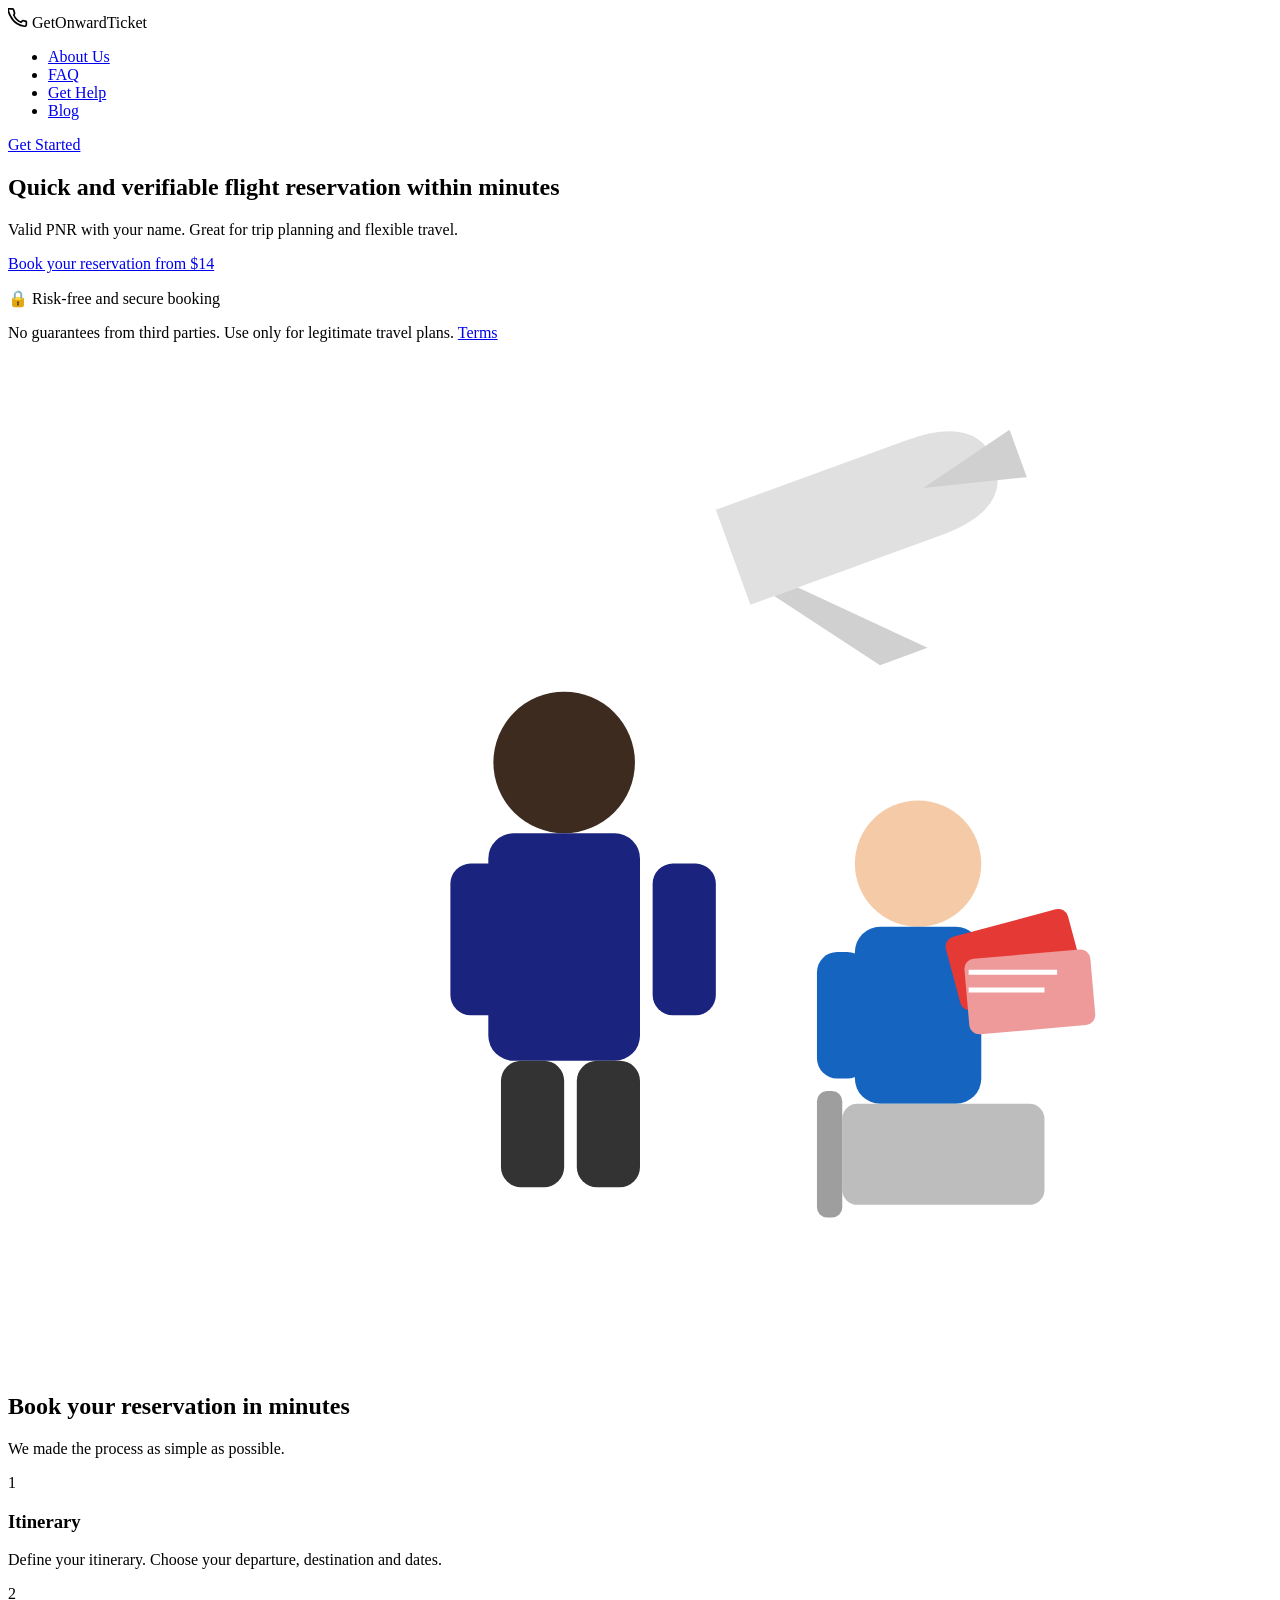
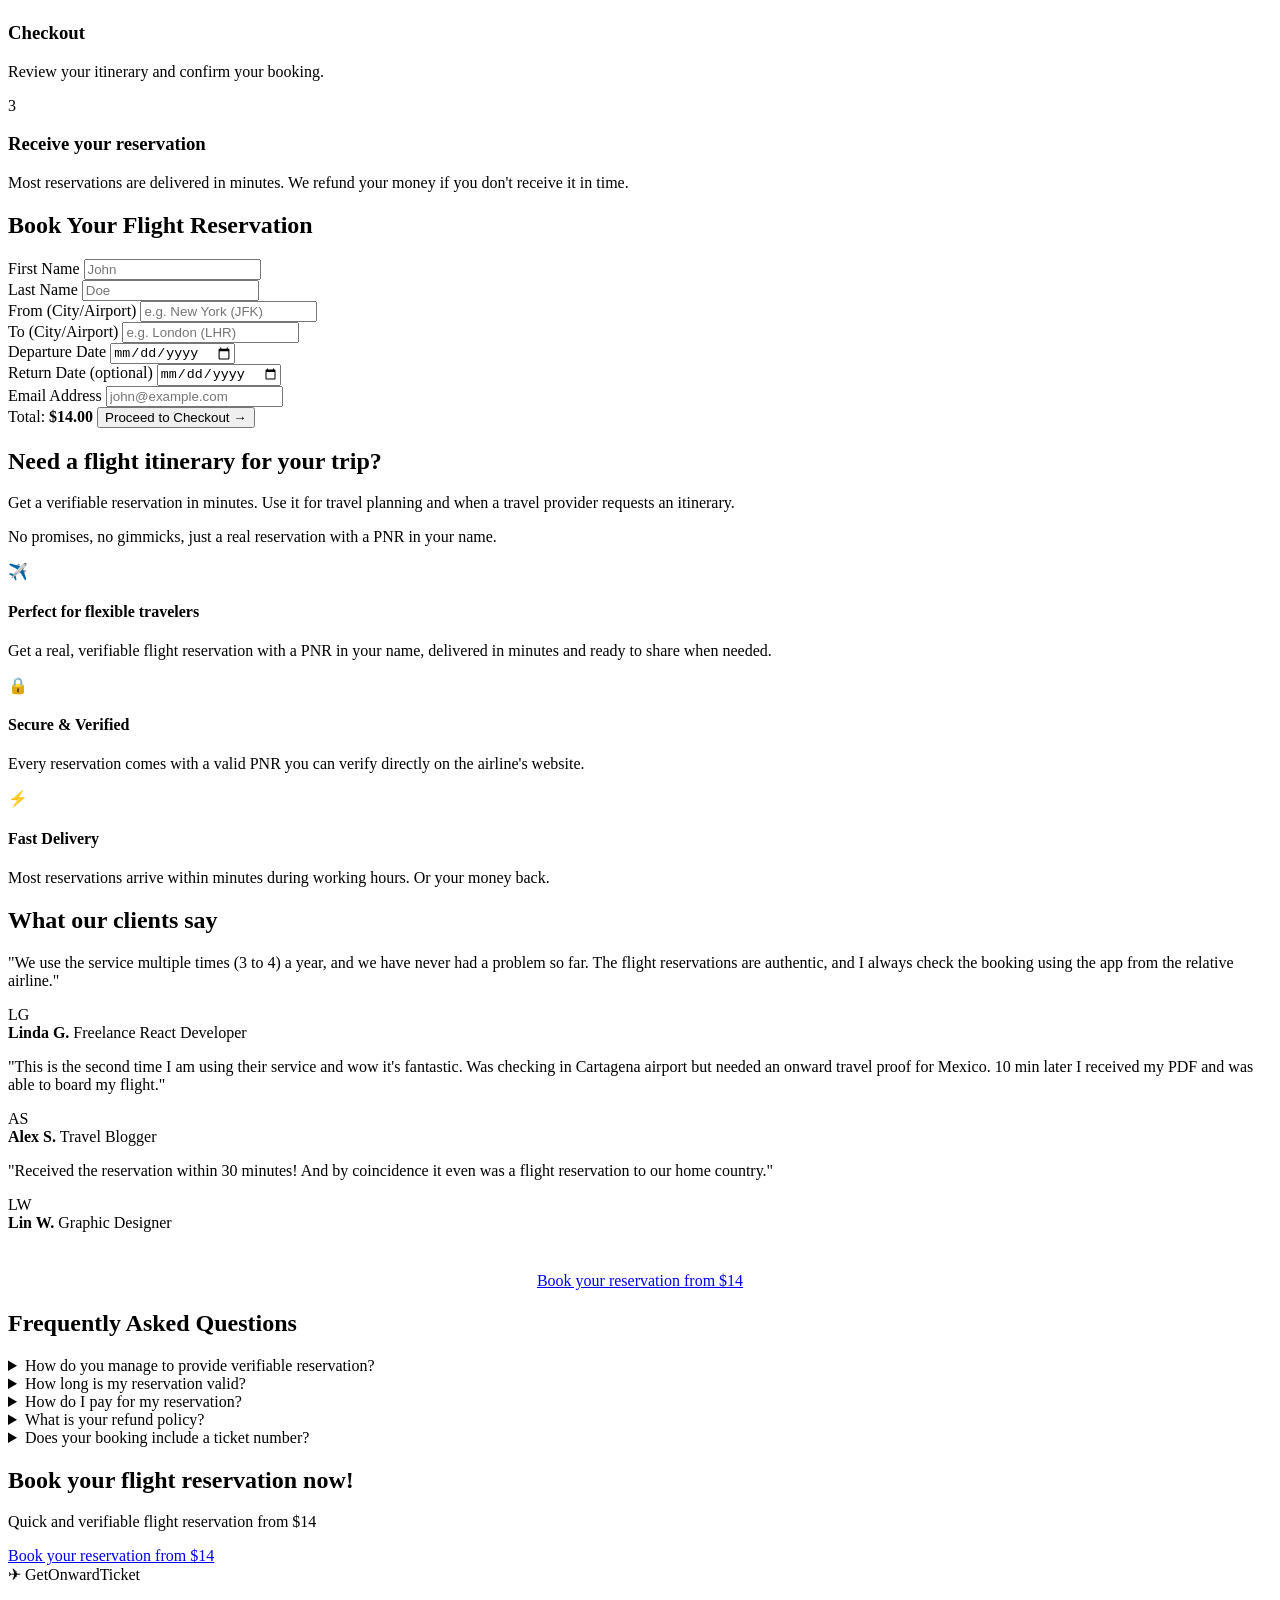
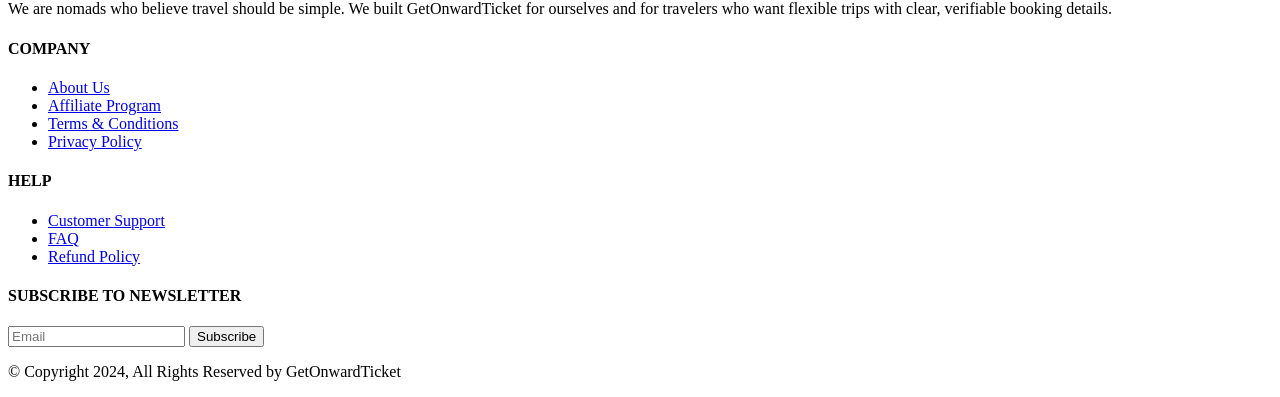
==== index.html @ 0eb7a3c1 "Add index.html" ====
<!DOCTYPE html>
<html lang="en">
<head>
  <meta charset="UTF-8" />
  <meta name="viewport" content="width=device-width, initial-scale=1.0"/>
  <title>GetOnwardTicket – Quick & Verifiable Flight Reservations</title>
  <link rel="stylesheet" href="style.css" />
</head>
<body>

  <!-- NAVBAR -->
  <nav class="navbar">
    <div class="nav-inner">
      <div class="logo">
        <svg width="20" height="20" viewBox="0 0 24 24" fill="none" stroke="currentColor" stroke-width="2"><path d="M22 16.92v3a2 2 0 01-2.18 2 19.79 19.79 0 01-8.63-3.07A19.5 19.5 0 013.07 9.81a19.79 19.79 0 01-3.07-8.67A2 2 0 012 1h3a2 2 0 012 1.72c.127.96.361 1.903.7 2.81a2 2 0 01-.45 2.11L6.91 8.37A16 16 0 0015.63 17.1l1.27-1.27a2 2 0 012.11-.45c.907.339 1.85.573 2.81.7A2 2 0 0122 16.92z"/></svg>
        GetOnwardTicket
      </div>
      <ul class="nav-links">
        <li><a href="#about">About Us</a></li>
        <li><a href="#faq">FAQ</a></li>
        <li><a href="#contact">Get Help</a></li>
        <li><a href="#">Blog</a></li>
      </ul>
      <a href="#booking" class="btn-dark">Get Started</a>
    </div>
  </nav>

  <!-- HERO -->
  <section class="hero">
    <div class="hero-left">
      <h1>Quick and <span class="highlight">verifiable</span> flight reservation within minutes</h1>
      <p>Valid PNR with your name. Great for trip planning and flexible travel.</p>
      <a href="#booking" class="btn-dark">Book your reservation from $14</a>
      <p class="secure-note">🔒 Risk-free and secure booking</p>
      <p class="disclaimer">No guarantees from third parties. Use only for legitimate travel plans. <a href="#">Terms</a></p>
    </div>
    <div class="hero-right">
      <svg viewBox="0 0 500 400" xmlns="http://www.w3.org/2000/svg" class="hero-svg">
        <!-- Airplane -->
        <g transform="translate(280,60) rotate(-20)">
          <path d="M0,0 L80,0 Q110,0 110,20 Q110,40 80,40 L0,40 Z" fill="#e0e0e0"/>
          <path d="M20,40 L60,80 L40,80 L10,40 Z" fill="#d0d0d0"/>
          <path d="M80,20 L120,10 L120,30 L80,20 Z" fill="#d0d0d0"/>
        </g>
        <!-- Person 1 (standing) -->
        <circle cx="220" cy="160" r="28" fill="#3d2b1f"/>
        <rect x="190" y="188" width="60" height="90" rx="10" fill="#1a237e"/>
        <rect x="175" y="200" width="25" height="60" rx="8" fill="#1a237e"/>
        <rect x="255" y="200" width="25" height="60" rx="8" fill="#1a237e"/>
        <rect x="195" y="278" width="25" height="50" rx="8" fill="#333"/>
        <rect x="225" y="278" width="25" height="50" rx="8" fill="#333"/>
        <!-- Person 2 (sitting) -->
        <circle cx="360" cy="200" r="25" fill="#f5cba7"/>
        <rect x="335" y="225" width="50" height="70" rx="10" fill="#1565c0"/>
        <rect x="320" y="235" width="20" height="50" rx="8" fill="#1565c0"/>
        <!-- Tickets -->
        <rect x="370" y="230" width="50" height="30" rx="4" fill="#e53935" transform="rotate(-15,370,230)"/>
        <rect x="378" y="238" width="50" height="30" rx="4" fill="#ef9a9a" transform="rotate(-5,378,238)"/>
        <line x1="380" y1="243" x2="415" y2="243" stroke="white" stroke-width="2"/>
        <line x1="380" y1="250" x2="410" y2="250" stroke="white" stroke-width="2"/>
        <!-- Seat/cube -->
        <rect x="330" y="295" width="80" height="40" rx="6" fill="#bdbdbd"/>
        <rect x="320" y="290" width="10" height="50" rx="4" fill="#9e9e9e"/>
      </svg>
    </div>
  </section>

  <!-- HOW IT WORKS -->
  <section class="how-it-works" id="booking">
    <h2>Book your reservation in minutes</h2>
    <p class="section-sub">We made the process as simple as possible.</p>
    <div class="steps">
      <div class="step">
        <div class="step-num">1</div>
        <h3>Itinerary</h3>
        <p>Define your itinerary. Choose your departure, destination and dates.</p>
      </div>
      <div class="step">
        <div class="step-num">2</div>
        <h3>Checkout</h3>
        <p>Review your itinerary and confirm your booking.</p>
      </div>
      <div class="step">
        <div class="step-num">3</div>
        <h3>Receive your reservation</h3>
        <p>Most reservations are delivered in minutes. We refund your money if you don't receive it in time.</p>
      </div>
    </div>
  </section>

  <!-- BOOKING FORM -->
  <section class="booking-form-section" id="book">
    <div class="booking-card">
      <h2>Book Your Flight Reservation</h2>
      <form class="booking-form">
        <div class="form-row">
          <div class="form-group">
            <label>First Name</label>
            <input type="text" placeholder="John" />
          </div>
          <div class="form-group">
            <label>Last Name</label>
            <input type="text" placeholder="Doe" />
          </div>
        </div>
        <div class="form-row">
          <div class="form-group">
            <label>From (City/Airport)</label>
            <input type="text" placeholder="e.g. New York (JFK)" />
          </div>
          <div class="form-group">
            <label>To (City/Airport)</label>
            <input type="text" placeholder="e.g. London (LHR)" />
          </div>
        </div>
        <div class="form-row">
          <div class="form-group">
            <label>Departure Date</label>
            <input type="date" />
          </div>
          <div class="form-group">
            <label>Return Date (optional)</label>
            <input type="date" />
          </div>
        </div>
        <div class="form-group">
          <label>Email Address</label>
          <input type="email" placeholder="john@example.com" />
        </div>
        <div class="price-row">
          <span>Total: <strong>$14.00</strong></span>
          <button type="submit" class="btn-dark">Proceed to Checkout →</button>
        </div>
      </form>
    </div>
  </section>

  <!-- ABOUT -->
  <section class="about" id="about">
    <div class="about-inner">
      <h2>Need a flight itinerary for your trip?</h2>
      <p>Get a verifiable reservation in minutes. Use it for travel planning and when a travel provider requests an itinerary.</p>
      <p>No promises, no gimmicks, just a real reservation with a PNR in your name.</p>
      <div class="about-features">
        <div class="feature">
          <div class="feature-icon">✈️</div>
          <h4>Perfect for flexible travelers</h4>
          <p>Get a real, verifiable flight reservation with a PNR in your name, delivered in minutes and ready to share when needed.</p>
        </div>
        <div class="feature">
          <div class="feature-icon">🔒</div>
          <h4>Secure & Verified</h4>
          <p>Every reservation comes with a valid PNR you can verify directly on the airline's website.</p>
        </div>
        <div class="feature">
          <div class="feature-icon">⚡</div>
          <h4>Fast Delivery</h4>
          <p>Most reservations arrive within minutes during working hours. Or your money back.</p>
        </div>
      </div>
    </div>
  </section>

  <!-- TESTIMONIALS -->
  <section class="testimonials">
    <h2>What our clients say</h2>
    <div class="reviews">
      <div class="review">
        <p>"We use the service multiple times (3 to 4) a year, and we have never had a problem so far. The flight reservations are authentic, and I always check the booking using the app from the relative airline."</p>
        <div class="reviewer">
          <div class="avatar">LG</div>
          <div>
            <strong>Linda G.</strong>
            <span>Freelance React Developer</span>
          </div>
        </div>
      </div>
      <div class="review">
        <p>"This is the second time I am using their service and wow it's fantastic. Was checking in Cartagena airport but needed an onward travel proof for Mexico. 10 min later I received my PDF and was able to board my flight."</p>
        <div class="reviewer">
          <div class="avatar">AS</div>
          <div>
            <strong>Alex S.</strong>
            <span>Travel Blogger</span>
          </div>
        </div>
      </div>
      <div class="review">
        <p>"Received the reservation within 30 minutes! And by coincidence it even was a flight reservation to our home country."</p>
        <div class="reviewer">
          <div class="avatar">LW</div>
          <div>
            <strong>Lin W.</strong>
            <span>Graphic Designer</span>
          </div>
        </div>
      </div>
    </div>
    <div style="text-align:center;margin-top:40px">
      <a href="#book" class="btn-dark">Book your reservation from $14</a>
    </div>
  </section>

  <!-- FAQ -->
  <section class="faq" id="faq">
    <h2>Frequently Asked Questions</h2>
    <div class="faq-list">
      <details class="faq-item">
        <summary>How do you manage to provide verifiable reservation?</summary>
        <p>We book flight reservations through our accredited partners. The flight reservation is associated to a PNR (Passenger Name Record) which is verifiable on airlines websites.</p>
      </details>
      <details class="faq-item">
        <summary>How long is my reservation valid?</summary>
        <p>Reservations are typically valid for 3–7 days from booking, depending on the airline and route.</p>
      </details>
      <details class="faq-item">
        <summary>How do I pay for my reservation?</summary>
        <p>We accept all major credit cards and PayPal. Payment is processed securely at checkout.</p>
      </details>
      <details class="faq-item">
        <summary>What is your refund policy?</summary>
        <p>If you don't receive your reservation within the stated timeframe, we offer a full refund. No questions asked.</p>
      </details>
      <details class="faq-item">
        <summary>Does your booking include a ticket number?</summary>
        <p>No — this is a flight reservation (hold), not a purchased ticket. It includes a valid PNR but not a ticket number.</p>
      </details>
    </div>
  </section>

  <!-- CTA -->
  <section class="cta">
    <h2>Book your flight reservation now!</h2>
    <p>Quick and verifiable flight reservation from $14</p>
    <a href="#book" class="btn-light">Book your reservation from $14</a>
  </section>

  <!-- FOOTER -->
  <footer class="footer" id="contact">
    <div class="footer-inner">
      <div class="footer-col">
        <div class="logo" style="margin-bottom:12px">
          ✈ GetOnwardTicket
        </div>
        <p>We are nomads who believe travel should be simple. We built GetOnwardTicket for ourselves and for travelers who want flexible trips with clear, verifiable booking details.</p>
      </div>
      <div class="footer-col">
        <h4>COMPANY</h4>
        <ul>
          <li><a href="#about">About Us</a></li>
          <li><a href="#">Affiliate Program</a></li>
          <li><a href="#">Terms &amp; Conditions</a></li>
          <li><a href="#">Privacy Policy</a></li>
        </ul>
      </div>
      <div class="footer-col">
        <h4>HELP</h4>
        <ul>
          <li><a href="#">Customer Support</a></li>
          <li><a href="#faq">FAQ</a></li>
          <li><a href="#">Refund Policy</a></li>
        </ul>
      </div>
      <div class="footer-col">
        <h4>SUBSCRIBE TO NEWSLETTER</h4>
        <div class="newsletter">
          <input type="email" placeholder="Email" />
          <button class="btn-dark">Subscribe</button>
        </div>
      </div>
    </div>
    <div class="footer-bottom">
      <p>© Copyright 2024, All Rights Reserved by GetOnwardTicket</p>
    </div>
  </footer>

  <script src="script.js"></script>
</body>
</html>
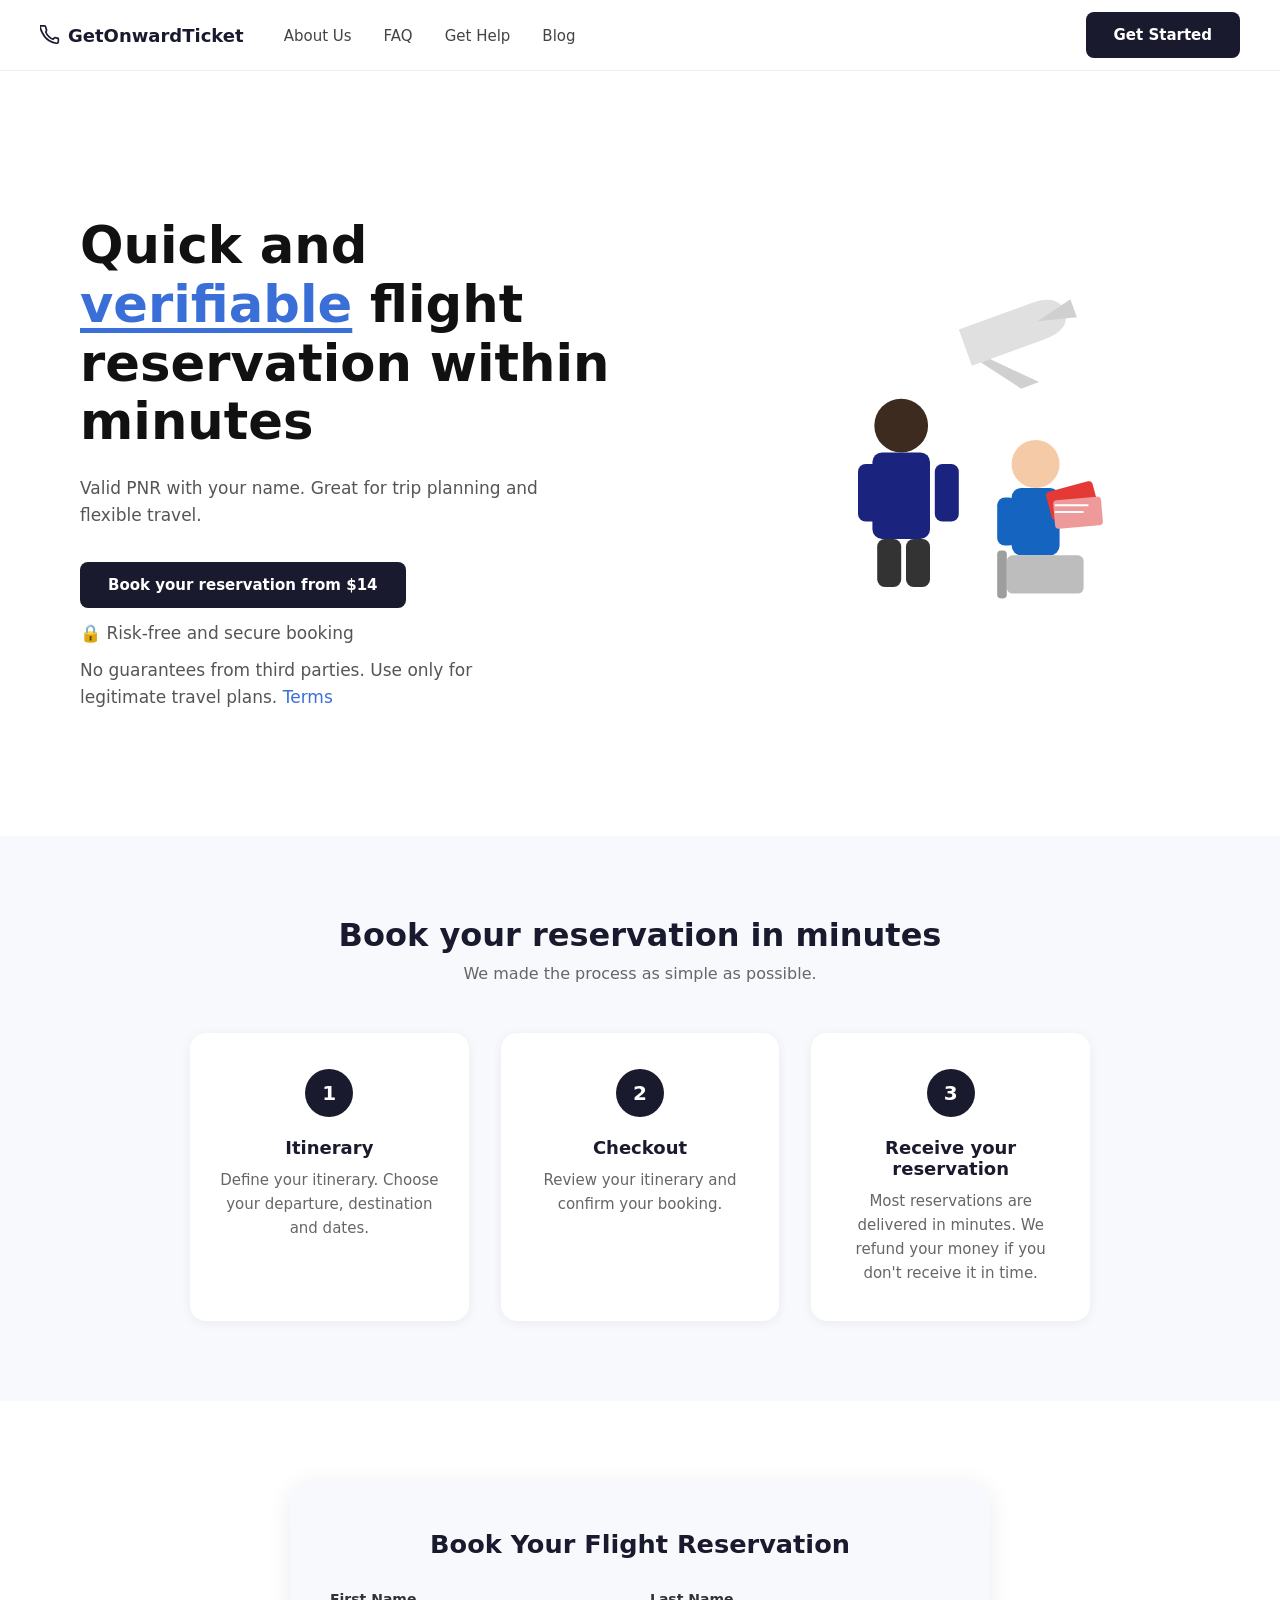
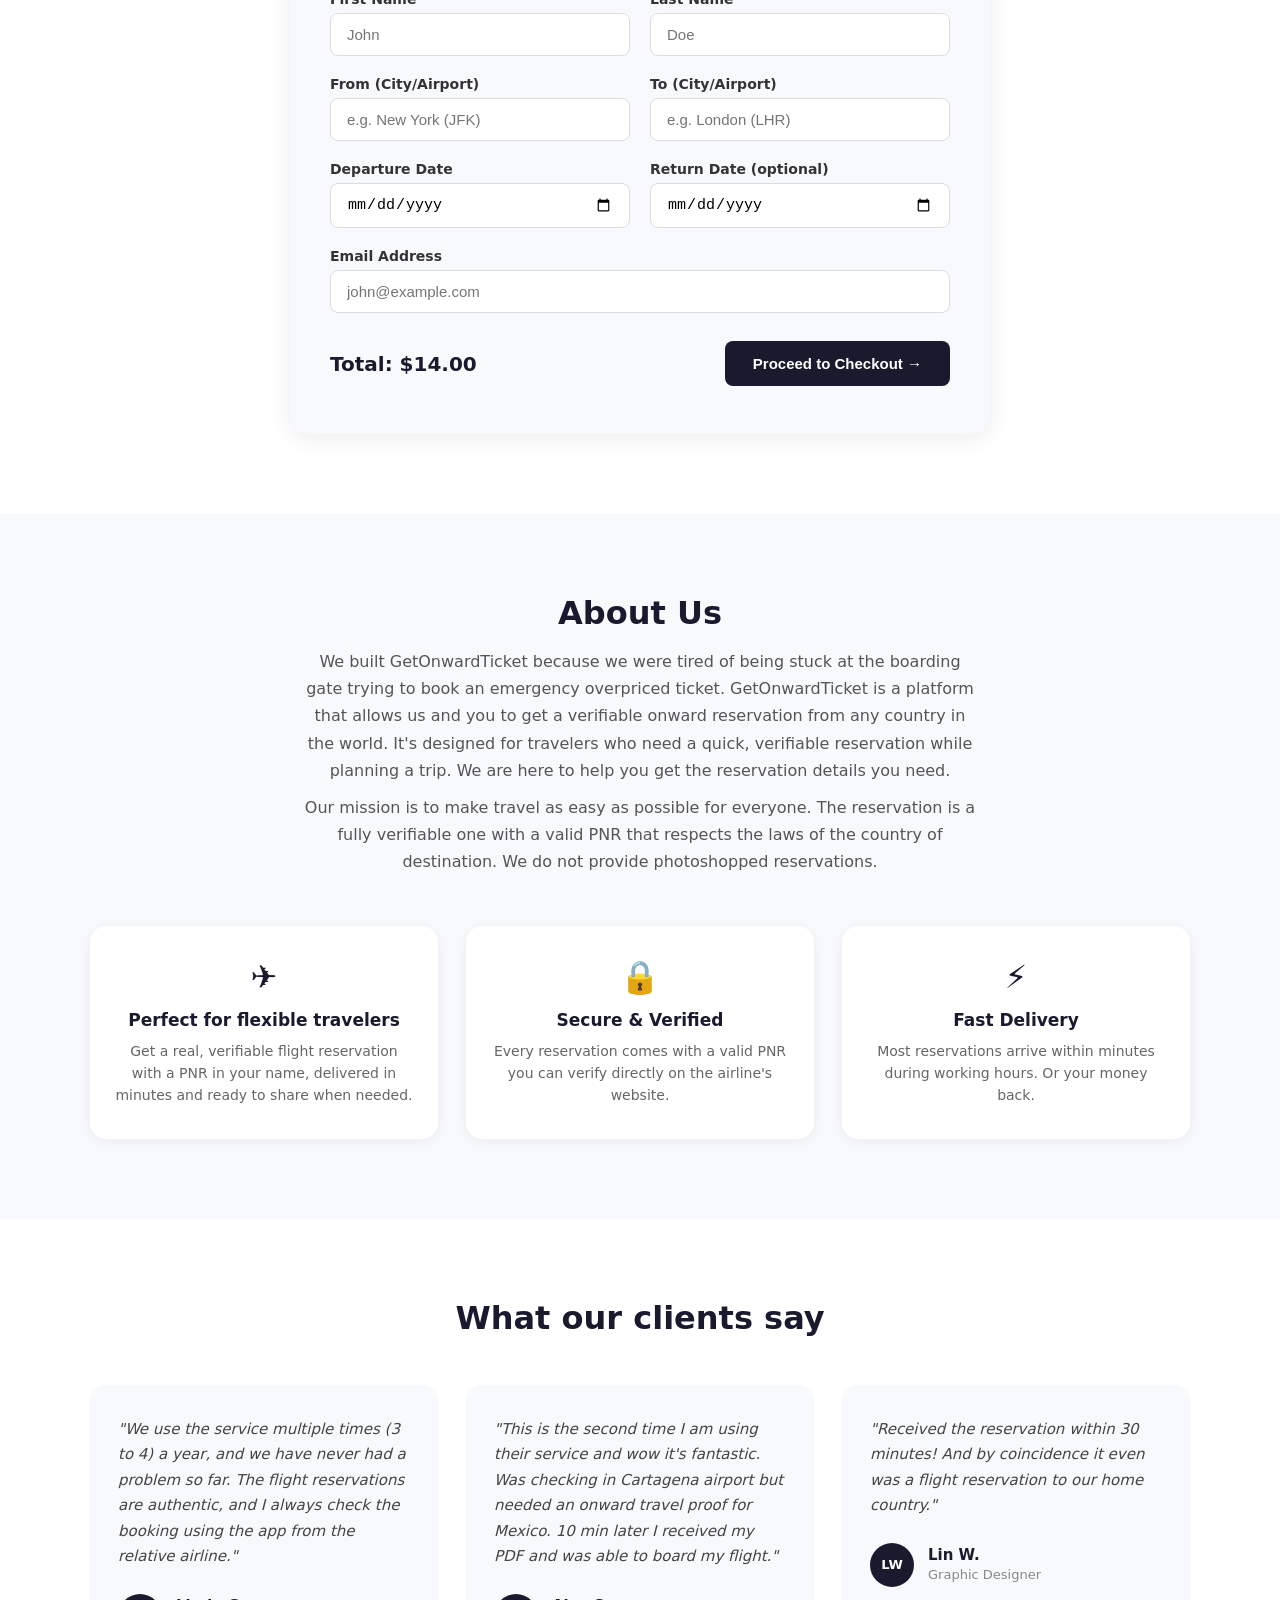
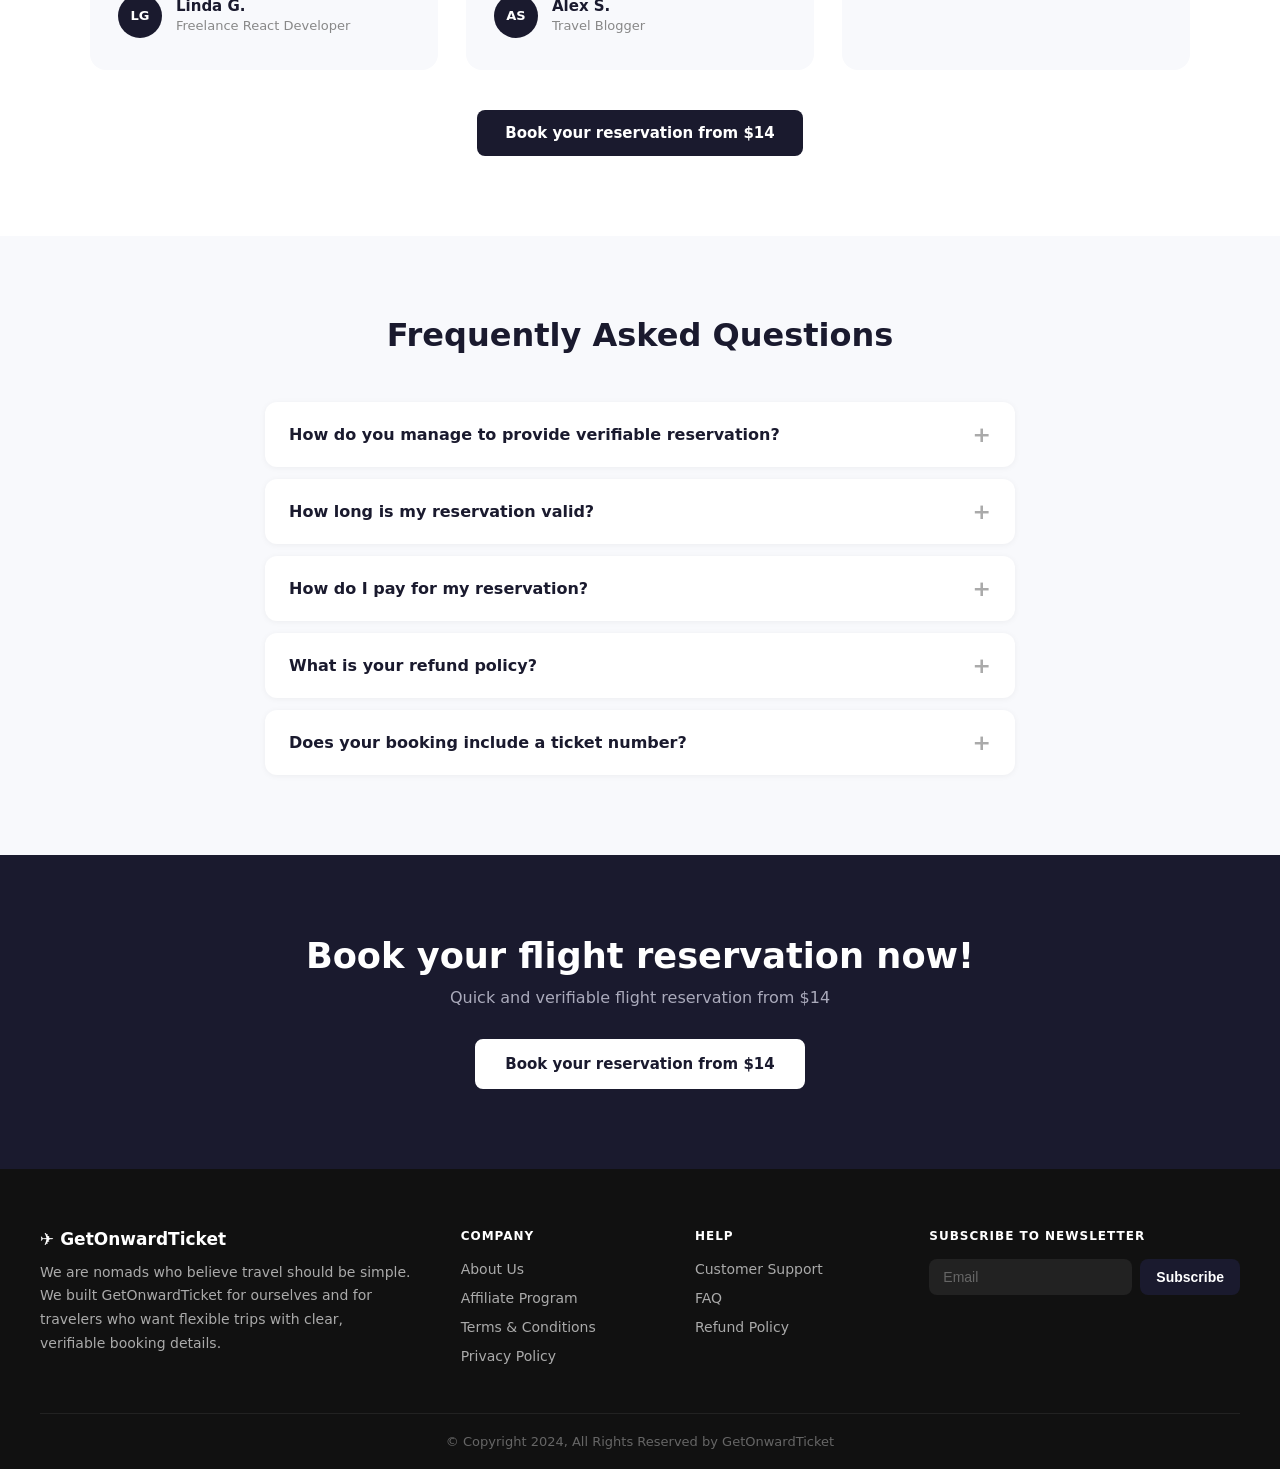
==== commit cd0a5d25: "Update About Us section with new content" ====
--- a/index.html
+++ b/index.html
@@ -138,9 +138,9 @@
   <!-- ABOUT -->
   <section class="about" id="about">
     <div class="about-inner">
-      <h2>Need a flight itinerary for your trip?</h2>
-      <p>Get a verifiable reservation in minutes. Use it for travel planning and when a travel provider requests an itinerary.</p>
-      <p>No promises, no gimmicks, just a real reservation with a PNR in your name.</p>
+      <h2>About Us</h2>
+      <p>We built GetOnwardTicket because we were tired of being stuck at the boarding gate trying to book an emergency overpriced ticket. GetOnwardTicket is a platform that allows us and you to get a verifiable onward reservation from any country in the world. It's designed for travelers who need a quick, verifiable reservation while planning a trip. We are here to help you get the reservation details you need.</p>
+      <p>Our mission is to make travel as easy as possible for everyone. The reservation is a fully verifiable one with a valid PNR that respects the laws of the country of destination. We do not provide photoshopped reservations.</p>
       <div class="about-features">
         <div class="feature">
           <div class="feature-icon">✈️</div>
--- a/style.css
+++ b/style.css
@@ -0,0 +1,343 @@
+/* ===== RESET & BASE ===== */
+*, *::before, *::after { box-sizing: border-box; margin: 0; padding: 0; }
+html { scroll-behavior: smooth; }
+body { font-family: 'Segoe UI', system-ui, sans-serif; color: #1a1a2e; background: #fff; }
+a { text-decoration: none; color: inherit; }
+ul { list-style: none; }
+
+/* ===== BUTTONS ===== */
+.btn-dark {
+  display: inline-block;
+  background: #1a1a2e;
+  color: #fff;
+  padding: 14px 28px;
+  border-radius: 8px;
+  font-weight: 600;
+  font-size: 15px;
+  cursor: pointer;
+  border: none;
+  transition: background 0.2s;
+}
+.btn-dark:hover { background: #2d2d5e; }
+.btn-light {
+  display: inline-block;
+  background: #fff;
+  color: #1a1a2e;
+  padding: 14px 28px;
+  border-radius: 8px;
+  font-weight: 600;
+  font-size: 15px;
+  cursor: pointer;
+  border: 2px solid #fff;
+  transition: opacity 0.2s;
+}
+.btn-light:hover { opacity: 0.9; }
+
+/* ===== NAVBAR ===== */
+.navbar {
+  position: sticky;
+  top: 0;
+  z-index: 100;
+  background: #fff;
+  border-bottom: 1px solid #eee;
+  padding: 0 40px;
+}
+.nav-inner {
+  max-width: 1200px;
+  margin: 0 auto;
+  display: flex;
+  align-items: center;
+  gap: 40px;
+  height: 70px;
+}
+.logo {
+  display: flex;
+  align-items: center;
+  gap: 8px;
+  font-weight: 700;
+  font-size: 18px;
+  white-space: nowrap;
+}
+.nav-links {
+  display: flex;
+  gap: 32px;
+  flex: 1;
+}
+.nav-links a {
+  font-size: 15px;
+  color: #444;
+  transition: color 0.2s;
+}
+.nav-links a:hover { color: #1a1a2e; }
+
+/* ===== HERO ===== */
+.hero {
+  max-width: 1200px;
+  margin: 0 auto;
+  padding: 80px 40px 60px;
+  display: grid;
+  grid-template-columns: 1fr 1fr;
+  align-items: center;
+  gap: 40px;
+  min-height: 85vh;
+}
+.hero-left h1 {
+  font-size: clamp(2rem, 4vw, 3.2rem);
+  font-weight: 800;
+  line-height: 1.15;
+  margin-bottom: 24px;
+  color: #111;
+}
+.highlight {
+  color: #3a6fd8;
+  text-decoration: underline;
+  text-decoration-color: #3a6fd8;
+  text-underline-offset: 6px;
+}
+.hero-left p {
+  font-size: 17px;
+  color: #555;
+  margin-bottom: 32px;
+  max-width: 480px;
+  line-height: 1.6;
+}
+.secure-note {
+  font-size: 14px;
+  color: #666;
+  margin-top: 12px;
+  margin-bottom: 0 !important;
+}
+.disclaimer {
+  font-size: 12px;
+  color: #999;
+  margin-top: 10px;
+  margin-bottom: 0 !important;
+}
+.disclaimer a { color: #3a6fd8; }
+.hero-right { display: flex; justify-content: center; align-items: center; }
+.hero-svg { width: 100%; max-width: 480px; }
+
+/* ===== HOW IT WORKS ===== */
+.how-it-works {
+  background: #f8f9fc;
+  padding: 80px 40px;
+  text-align: center;
+}
+.how-it-works h2 {
+  font-size: 2rem;
+  font-weight: 800;
+  margin-bottom: 10px;
+}
+.section-sub { color: #666; font-size: 16px; margin-bottom: 50px; }
+.steps {
+  max-width: 900px;
+  margin: 0 auto;
+  display: grid;
+  grid-template-columns: repeat(3, 1fr);
+  gap: 32px;
+}
+.step {
+  background: #fff;
+  border-radius: 16px;
+  padding: 36px 28px;
+  box-shadow: 0 2px 12px rgba(0,0,0,0.06);
+}
+.step-num {
+  width: 48px;
+  height: 48px;
+  background: #1a1a2e;
+  color: #fff;
+  border-radius: 50%;
+  display: flex;
+  align-items: center;
+  justify-content: center;
+  font-size: 20px;
+  font-weight: 700;
+  margin: 0 auto 20px;
+}
+.step h3 { font-size: 18px; font-weight: 700; margin-bottom: 10px; }
+.step p { color: #666; font-size: 15px; line-height: 1.6; }
+
+/* ===== BOOKING FORM ===== */
+.booking-form-section {
+  padding: 80px 40px;
+  background: #fff;
+}
+.booking-card {
+  max-width: 700px;
+  margin: 0 auto;
+  background: #f8f9fc;
+  border-radius: 20px;
+  padding: 48px 40px;
+  box-shadow: 0 4px 24px rgba(0,0,0,0.08);
+}
+.booking-card h2 {
+  font-size: 1.6rem;
+  font-weight: 800;
+  margin-bottom: 32px;
+  text-align: center;
+}
+.booking-form { display: flex; flex-direction: column; gap: 20px; }
+.form-row { display: grid; grid-template-columns: 1fr 1fr; gap: 20px; }
+.form-group { display: flex; flex-direction: column; gap: 6px; }
+.form-group label { font-size: 14px; font-weight: 600; color: #333; }
+.form-group input {
+  padding: 12px 16px;
+  border: 1.5px solid #ddd;
+  border-radius: 8px;
+  font-size: 15px;
+  transition: border-color 0.2s;
+  background: #fff;
+}
+.form-group input:focus { outline: none; border-color: #3a6fd8; }
+.price-row {
+  display: flex;
+  align-items: center;
+  justify-content: space-between;
+  margin-top: 8px;
+}
+.price-row span { font-size: 20px; font-weight: 700; }
+.price-row strong { color: #1a1a2e; }
+
+/* ===== ABOUT ===== */
+.about { background: #f8f9fc; padding: 80px 40px; }
+.about-inner { max-width: 1100px; margin: 0 auto; text-align: center; }
+.about-inner h2 { font-size: 2rem; font-weight: 800; margin-bottom: 16px; }
+.about-inner > p { color: #555; font-size: 16px; line-height: 1.7; max-width: 680px; margin: 0 auto 10px; }
+.about-features {
+  display: grid;
+  grid-template-columns: repeat(3, 1fr);
+  gap: 28px;
+  margin-top: 50px;
+}
+.feature {
+  background: #fff;
+  border-radius: 16px;
+  padding: 32px 24px;
+  box-shadow: 0 2px 12px rgba(0,0,0,0.06);
+}
+.feature-icon { font-size: 32px; margin-bottom: 14px; }
+.feature h4 { font-size: 17px; font-weight: 700; margin-bottom: 10px; }
+.feature p { color: #666; font-size: 14px; line-height: 1.6; }
+
+/* ===== TESTIMONIALS ===== */
+.testimonials { padding: 80px 40px; background: #fff; }
+.testimonials h2 { text-align: center; font-size: 2rem; font-weight: 800; margin-bottom: 48px; }
+.reviews {
+  max-width: 1100px;
+  margin: 0 auto;
+  display: grid;
+  grid-template-columns: repeat(3, 1fr);
+  gap: 28px;
+}
+.review {
+  background: #f8f9fc;
+  border-radius: 16px;
+  padding: 32px 28px;
+  display: flex;
+  flex-direction: column;
+  gap: 24px;
+}
+.review p { font-size: 15px; color: #444; line-height: 1.7; font-style: italic; }
+.reviewer { display: flex; align-items: center; gap: 14px; }
+.avatar {
+  width: 44px;
+  height: 44px;
+  border-radius: 50%;
+  background: #1a1a2e;
+  color: #fff;
+  display: flex;
+  align-items: center;
+  justify-content: center;
+  font-size: 13px;
+  font-weight: 700;
+  flex-shrink: 0;
+}
+.reviewer strong { display: block; font-size: 15px; }
+.reviewer span { font-size: 13px; color: #888; }
+
+/* ===== FAQ ===== */
+.faq { background: #f8f9fc; padding: 80px 40px; }
+.faq h2 { text-align: center; font-size: 2rem; font-weight: 800; margin-bottom: 48px; }
+.faq-list { max-width: 750px; margin: 0 auto; display: flex; flex-direction: column; gap: 12px; }
+.faq-item {
+  background: #fff;
+  border-radius: 12px;
+  padding: 20px 24px;
+  box-shadow: 0 1px 6px rgba(0,0,0,0.05);
+  cursor: pointer;
+}
+.faq-item summary {
+  font-size: 16px;
+  font-weight: 600;
+  list-style: none;
+  display: flex;
+  justify-content: space-between;
+  align-items: center;
+}
+.faq-item summary::after { content: '+'; font-size: 22px; color: #aaa; }
+.faq-item[open] summary::after { content: '−'; }
+.faq-item p { margin-top: 14px; font-size: 15px; color: #555; line-height: 1.65; }
+
+/* ===== CTA ===== */
+.cta {
+  background: #1a1a2e;
+  color: #fff;
+  text-align: center;
+  padding: 80px 40px;
+}
+.cta h2 { font-size: 2.2rem; font-weight: 800; margin-bottom: 12px; }
+.cta p { font-size: 16px; color: #aab; margin-bottom: 32px; }
+
+/* ===== FOOTER ===== */
+.footer { background: #111; color: #ccc; padding: 60px 40px 0; }
+.footer-inner {
+  max-width: 1200px;
+  margin: 0 auto;
+  display: grid;
+  grid-template-columns: 2fr 1fr 1fr 1.5fr;
+  gap: 48px;
+  padding-bottom: 48px;
+}
+.footer-col .logo { color: #fff; font-size: 17px; }
+.footer-col p { font-size: 14px; line-height: 1.7; color: #aaa; }
+.footer-col h4 { font-size: 12px; font-weight: 700; letter-spacing: 1px; color: #fff; margin-bottom: 16px; }
+.footer-col ul { display: flex; flex-direction: column; gap: 10px; }
+.footer-col ul li a { font-size: 14px; color: #aaa; transition: color 0.2s; }
+.footer-col ul li a:hover { color: #fff; }
+.newsletter { display: flex; gap: 8px; margin-top: 4px; }
+.newsletter input {
+  flex: 1;
+  padding: 10px 14px;
+  border-radius: 8px;
+  border: none;
+  background: #222;
+  color: #fff;
+  font-size: 14px;
+}
+.newsletter input::placeholder { color: #666; }
+.newsletter .btn-dark { padding: 10px 16px; font-size: 14px; }
+.footer-bottom {
+  border-top: 1px solid #222;
+  padding: 20px 0;
+  text-align: center;
+  max-width: 1200px;
+  margin: 0 auto;
+}
+.footer-bottom p { font-size: 13px; color: #666; }
+
+/* ===== RESPONSIVE ===== */
+@media (max-width: 900px) {
+  .hero { grid-template-columns: 1fr; min-height: auto; }
+  .hero-right { display: none; }
+  .steps, .about-features, .reviews { grid-template-columns: 1fr; }
+  .footer-inner { grid-template-columns: 1fr 1fr; }
+  .form-row { grid-template-columns: 1fr; }
+}
+@media (max-width: 600px) {
+  .nav-links { display: none; }
+  .hero { padding: 40px 20px; }
+  .how-it-works, .booking-form-section, .about, .testimonials, .faq, .cta { padding: 50px 20px; }
+  .footer-inner { grid-template-columns: 1fr; }
+  .booking-card { padding: 28px 20px; }
+}
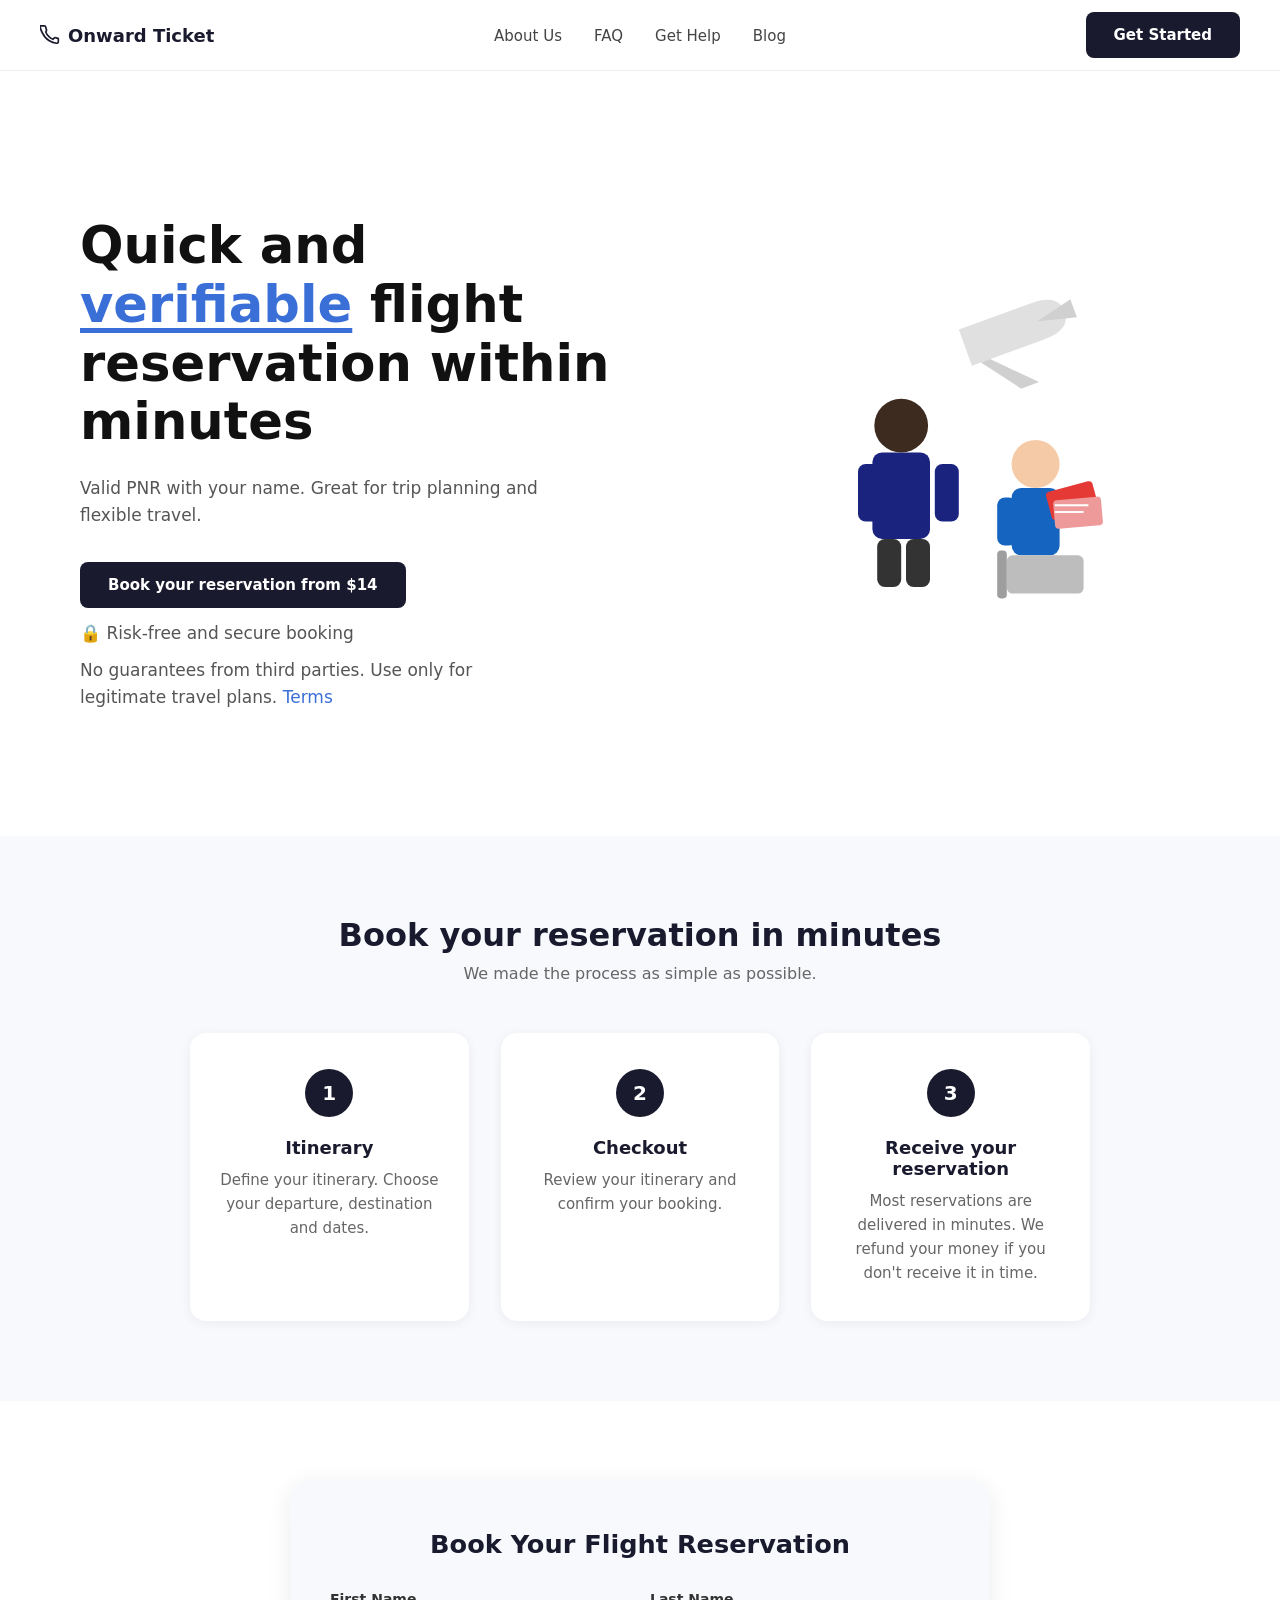
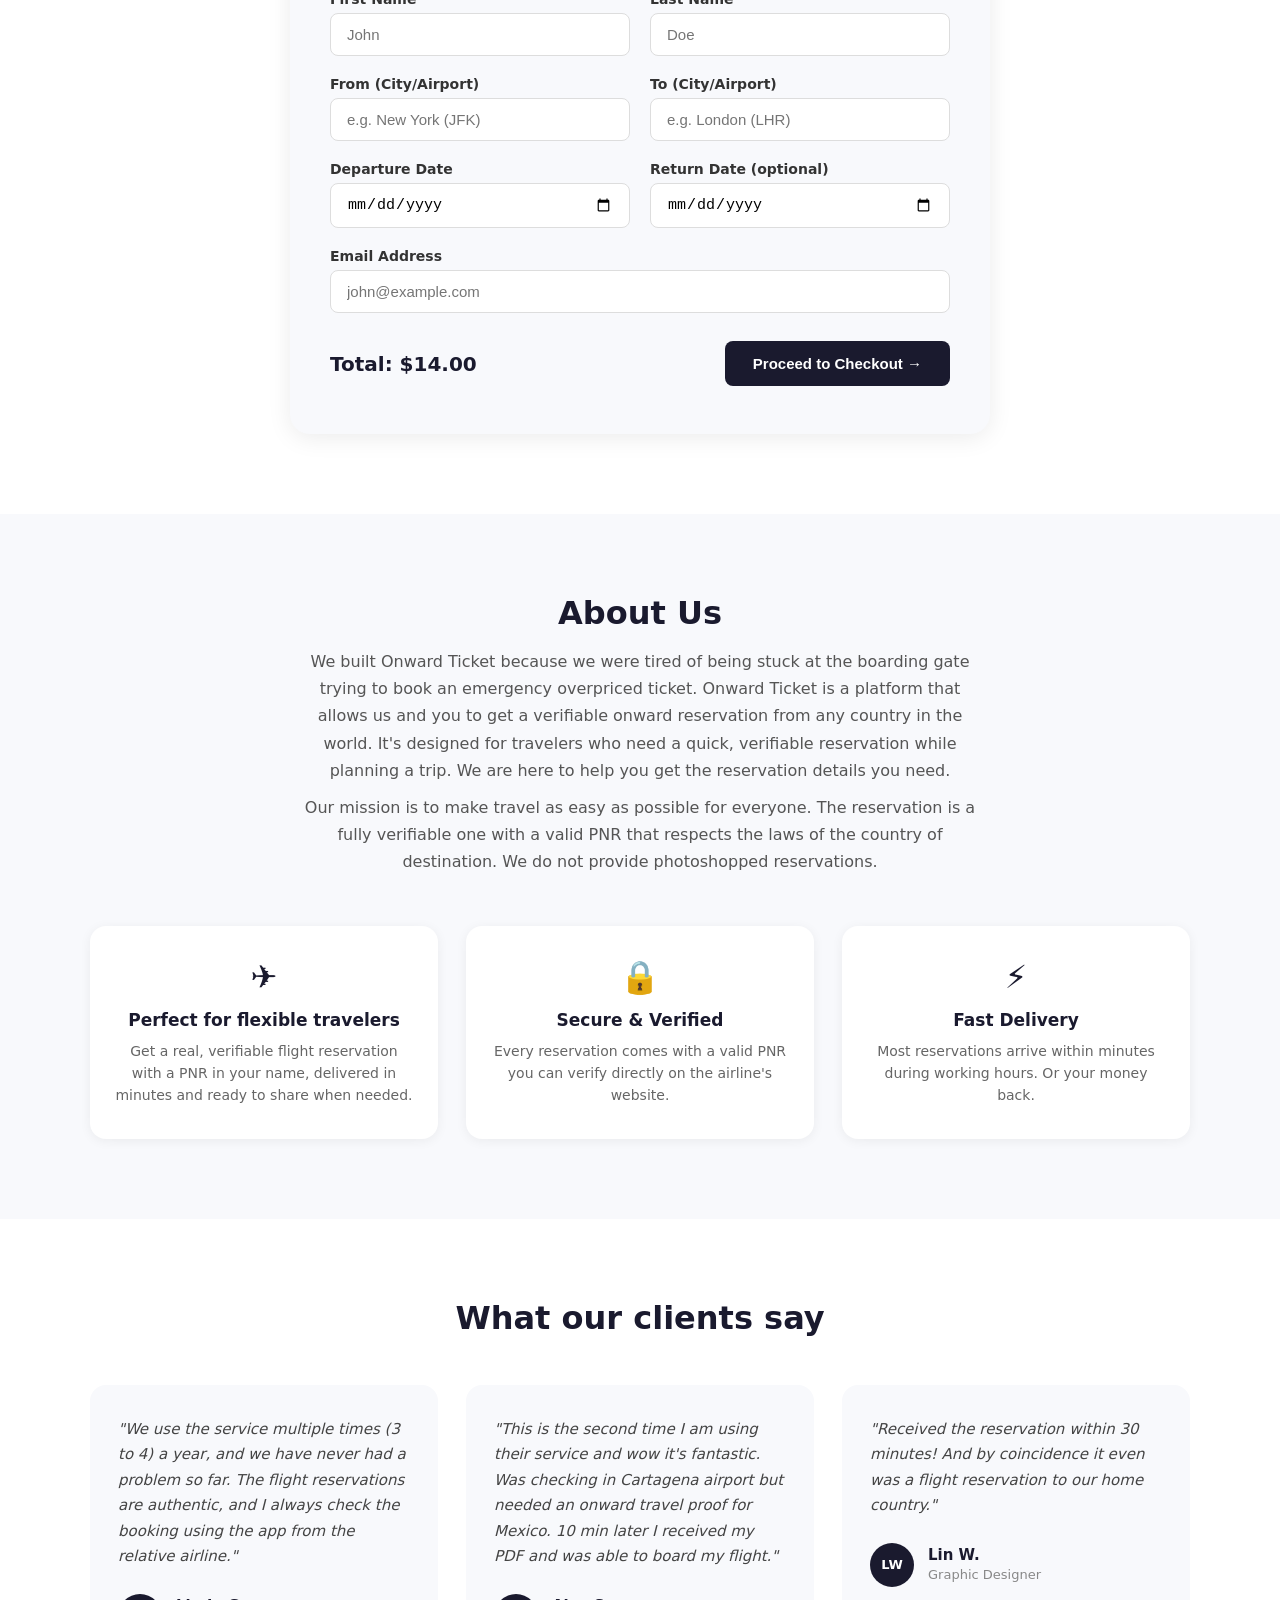
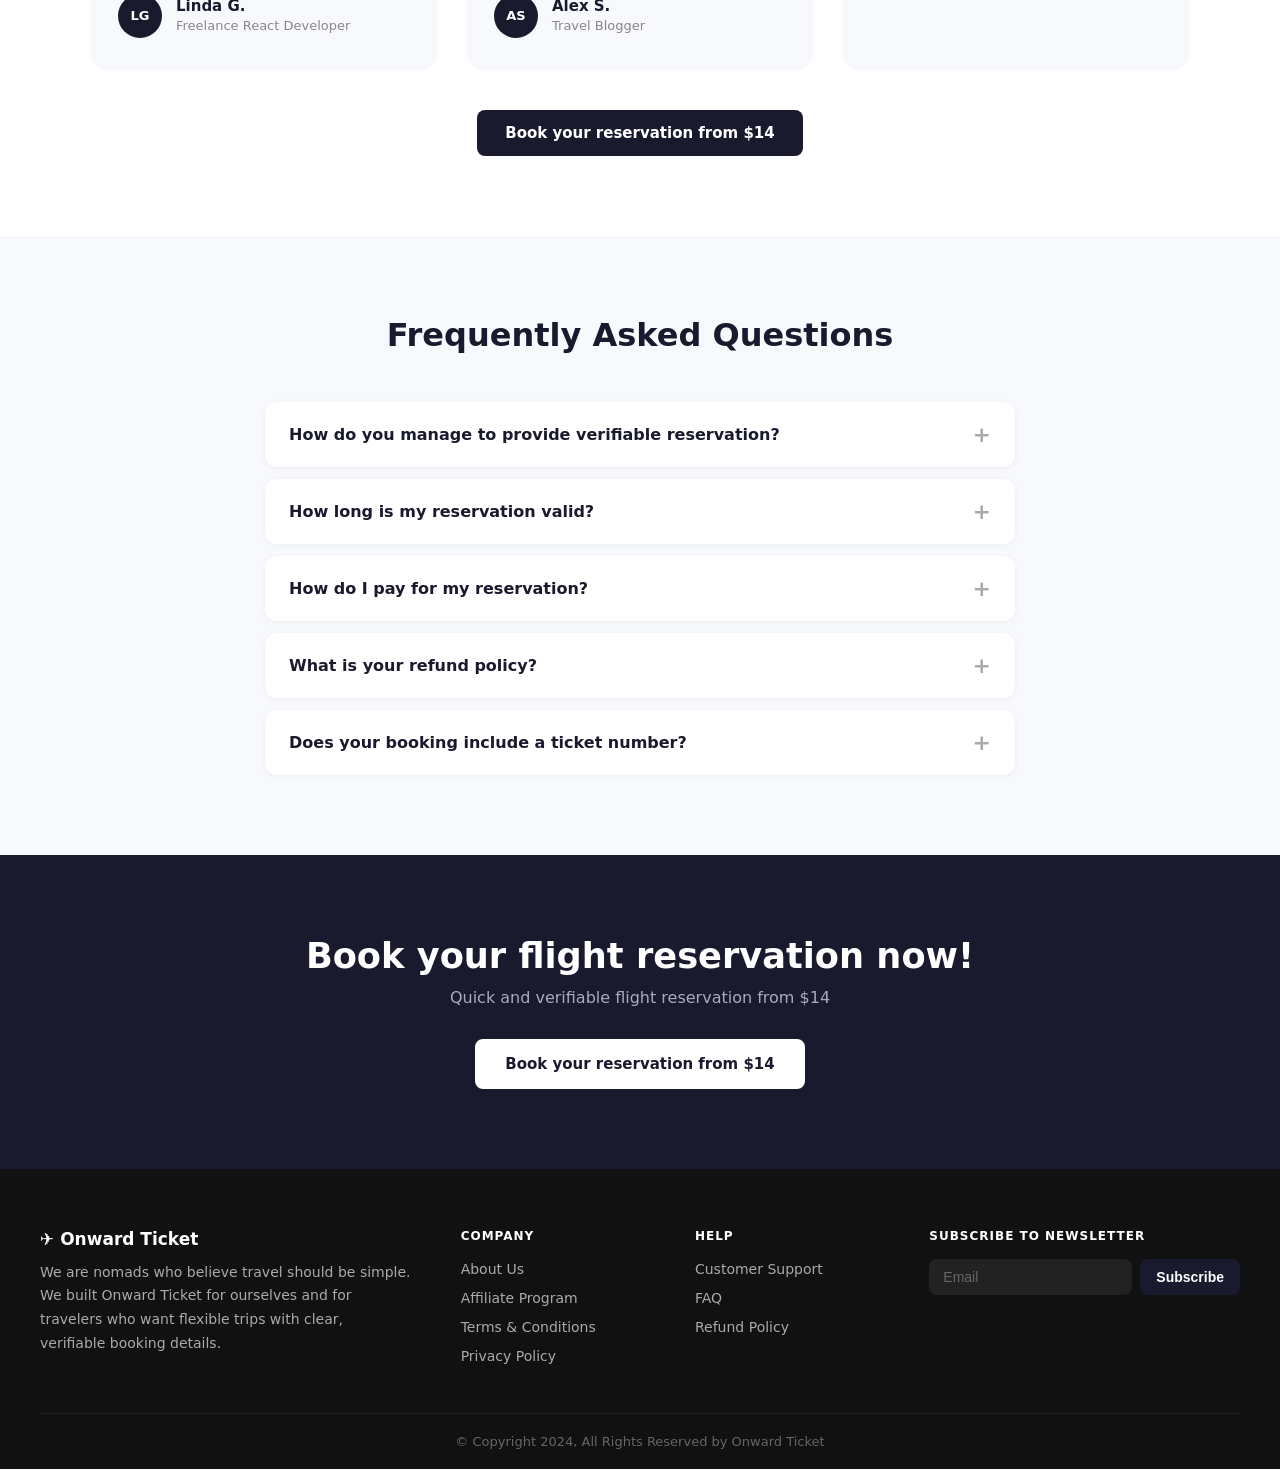
==== commit d772b830: "Rename logo to Onward Ticket" ====
--- a/index.html
+++ b/index.html
@@ -3,7 +3,7 @@
 <head>
   <meta charset="UTF-8" />
   <meta name="viewport" content="width=device-width, initial-scale=1.0"/>
-  <title>GetOnwardTicket – Quick & Verifiable Flight Reservations</title>
+  <title>Onward Ticket – Quick & Verifiable Flight Reservations</title>
   <link rel="stylesheet" href="style.css" />
 </head>
 <body>
@@ -13,13 +13,13 @@
     <div class="nav-inner">
       <div class="logo">
         <svg width="20" height="20" viewBox="0 0 24 24" fill="none" stroke="currentColor" stroke-width="2"><path d="M22 16.92v3a2 2 0 01-2.18 2 19.79 19.79 0 01-8.63-3.07A19.5 19.5 0 013.07 9.81a19.79 19.79 0 01-3.07-8.67A2 2 0 012 1h3a2 2 0 012 1.72c.127.96.361 1.903.7 2.81a2 2 0 01-.45 2.11L6.91 8.37A16 16 0 0015.63 17.1l1.27-1.27a2 2 0 012.11-.45c.907.339 1.85.573 2.81.7A2 2 0 0122 16.92z"/></svg>
-        GetOnwardTicket
+        Onward Ticket
       </div>
       <ul class="nav-links">
-        <li><a href="#about">About Us</a></li>
-        <li><a href="#faq">FAQ</a></li>
-        <li><a href="#contact">Get Help</a></li>
-        <li><a href="#">Blog</a></li>
+        <li><a href="about.html">About Us</a></li>
+        <li><a href="faq.html">FAQ</a></li>
+        <li><a href="help.html">Get Help</a></li>
+        <li><a href="blog.html">Blog</a></li>
       </ul>
       <a href="#booking" class="btn-dark">Get Started</a>
     </div>
@@ -139,7 +139,7 @@
   <section class="about" id="about">
     <div class="about-inner">
       <h2>About Us</h2>
-      <p>We built GetOnwardTicket because we were tired of being stuck at the boarding gate trying to book an emergency overpriced ticket. GetOnwardTicket is a platform that allows us and you to get a verifiable onward reservation from any country in the world. It's designed for travelers who need a quick, verifiable reservation while planning a trip. We are here to help you get the reservation details you need.</p>
+      <p>We built Onward Ticket because we were tired of being stuck at the boarding gate trying to book an emergency overpriced ticket. Onward Ticket is a platform that allows us and you to get a verifiable onward reservation from any country in the world. It's designed for travelers who need a quick, verifiable reservation while planning a trip. We are here to help you get the reservation details you need.</p>
       <p>Our mission is to make travel as easy as possible for everyone. The reservation is a fully verifiable one with a valid PNR that respects the laws of the country of destination. We do not provide photoshopped reservations.</p>
       <div class="about-features">
         <div class="feature">
@@ -240,9 +240,9 @@
     <div class="footer-inner">
       <div class="footer-col">
         <div class="logo" style="margin-bottom:12px">
-          ✈ GetOnwardTicket
-        </div>
-        <p>We are nomads who believe travel should be simple. We built GetOnwardTicket for ourselves and for travelers who want flexible trips with clear, verifiable booking details.</p>
+          ✈ Onward Ticket
+        </div>
+        <p>We are nomads who believe travel should be simple. We built Onward Ticket for ourselves and for travelers who want flexible trips with clear, verifiable booking details.</p>
       </div>
       <div class="footer-col">
         <h4>COMPANY</h4>
@@ -270,7 +270,7 @@
       </div>
     </div>
     <div class="footer-bottom">
-      <p>© Copyright 2024, All Rights Reserved by GetOnwardTicket</p>
+      <p>© Copyright 2024, All Rights Reserved by Onward Ticket</p>
     </div>
   </footer>
 
--- a/style.css
+++ b/style.css
@@ -47,8 +47,9 @@
   margin: 0 auto;
   display: flex;
   align-items: center;
-  gap: 40px;
   height: 70px;
+  position: relative;
+  justify-content: space-between;
 }
 .logo {
   display: flex;
@@ -61,7 +62,9 @@
 .nav-links {
   display: flex;
   gap: 32px;
-  flex: 1;
+  position: absolute;
+  left: 50%;
+  transform: translateX(-50%);
 }
 .nav-links a {
   font-size: 15px;
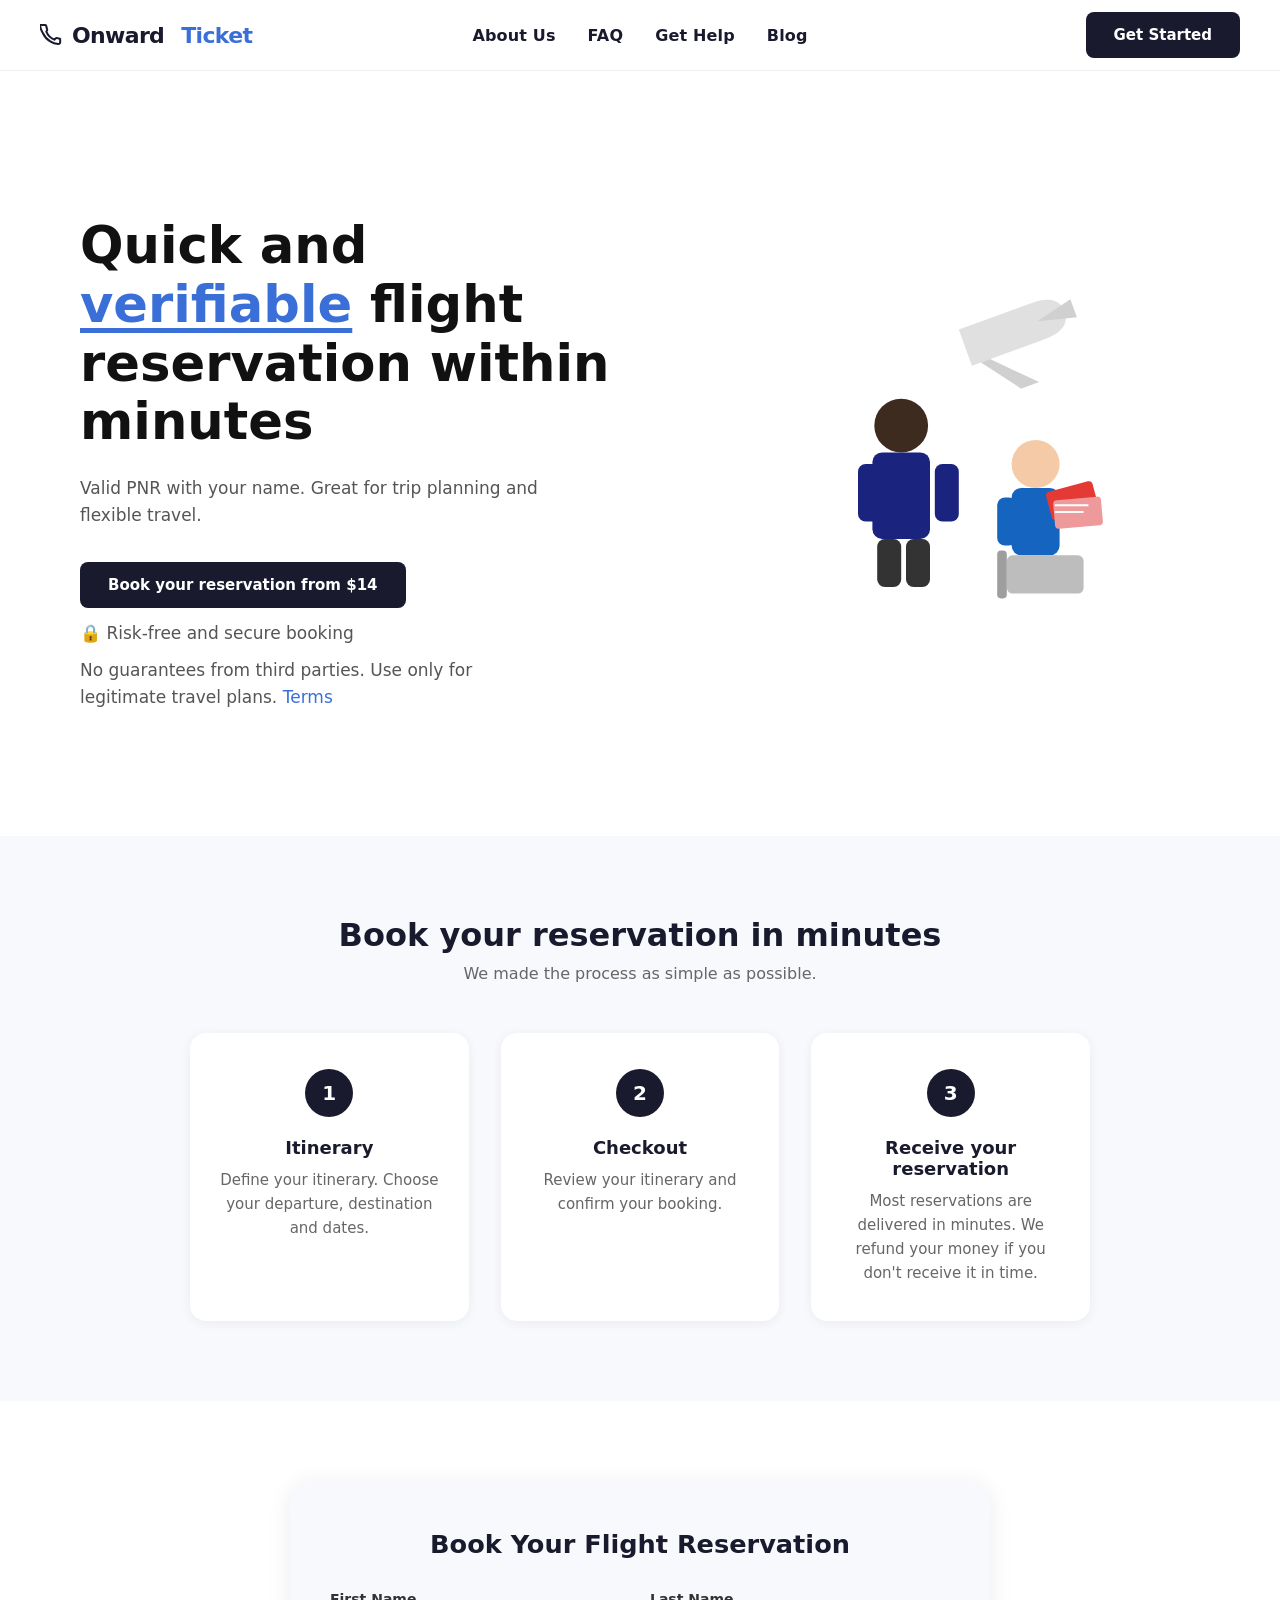
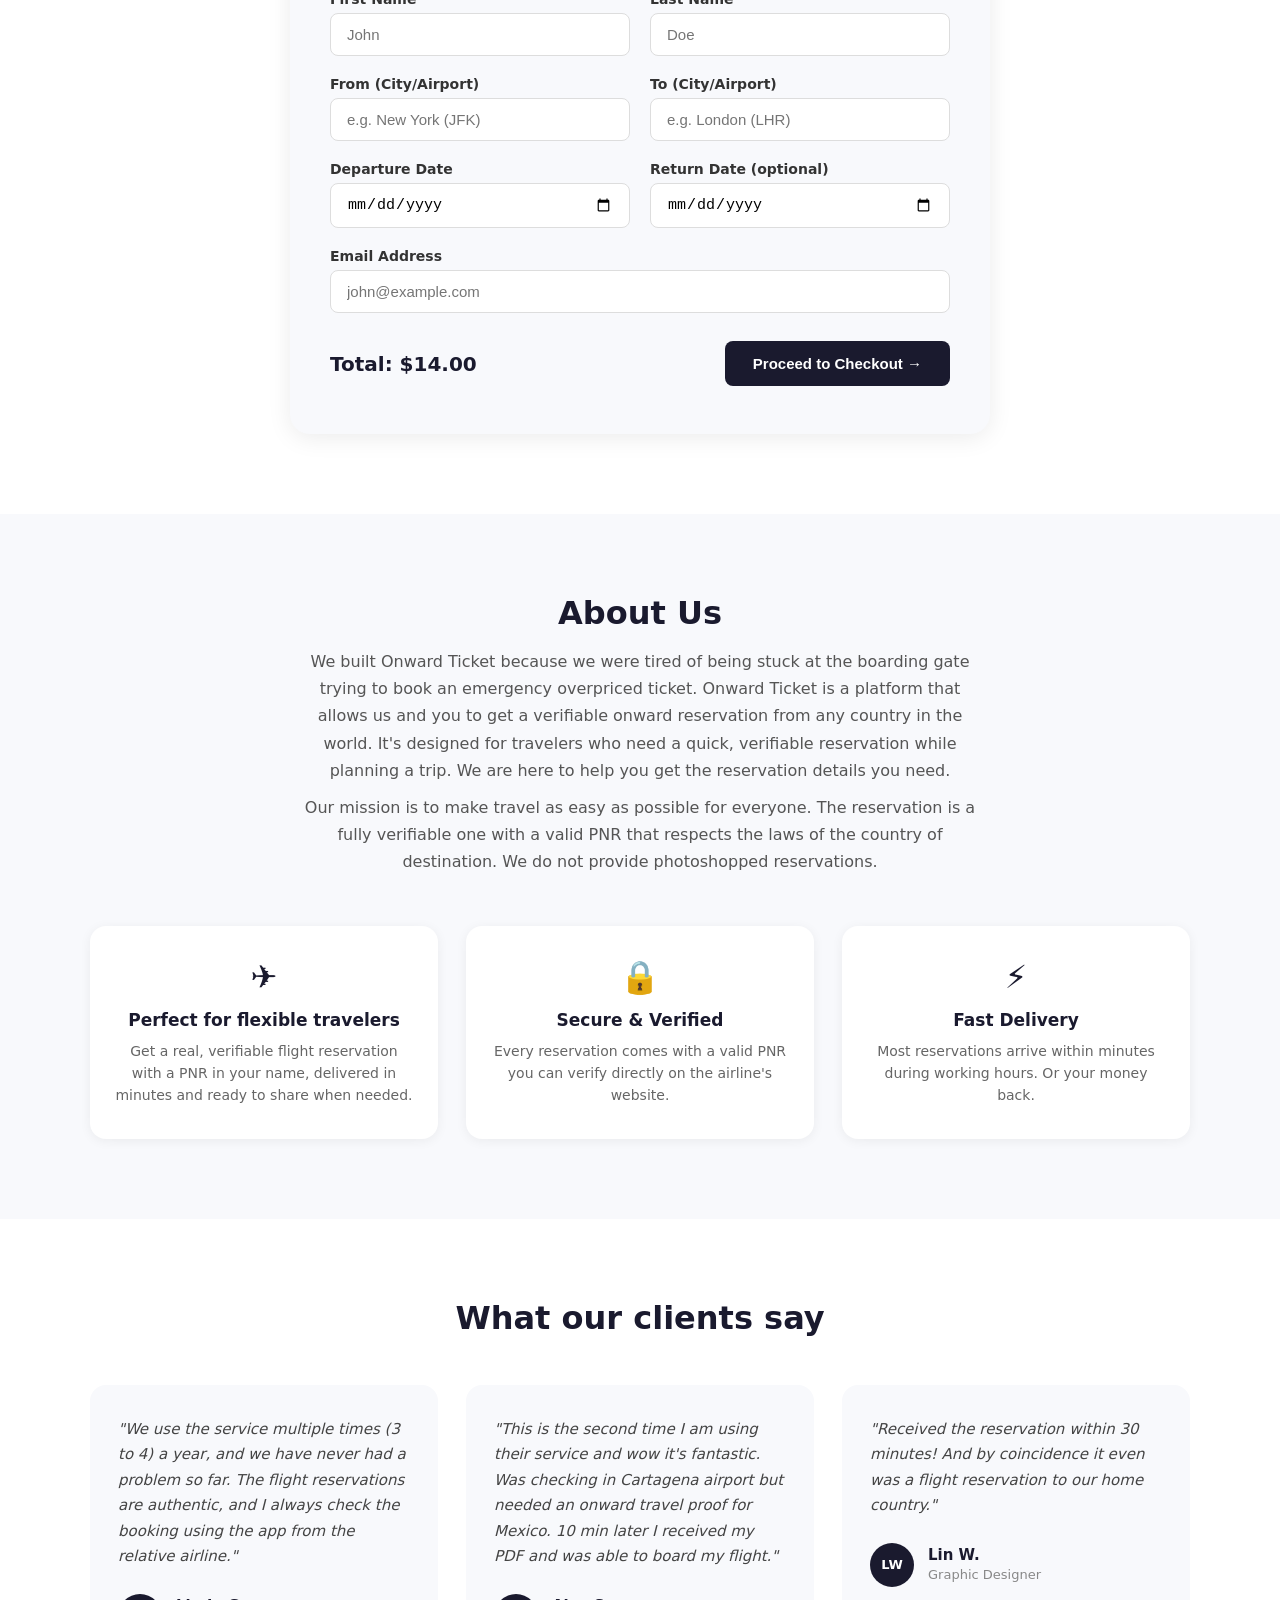
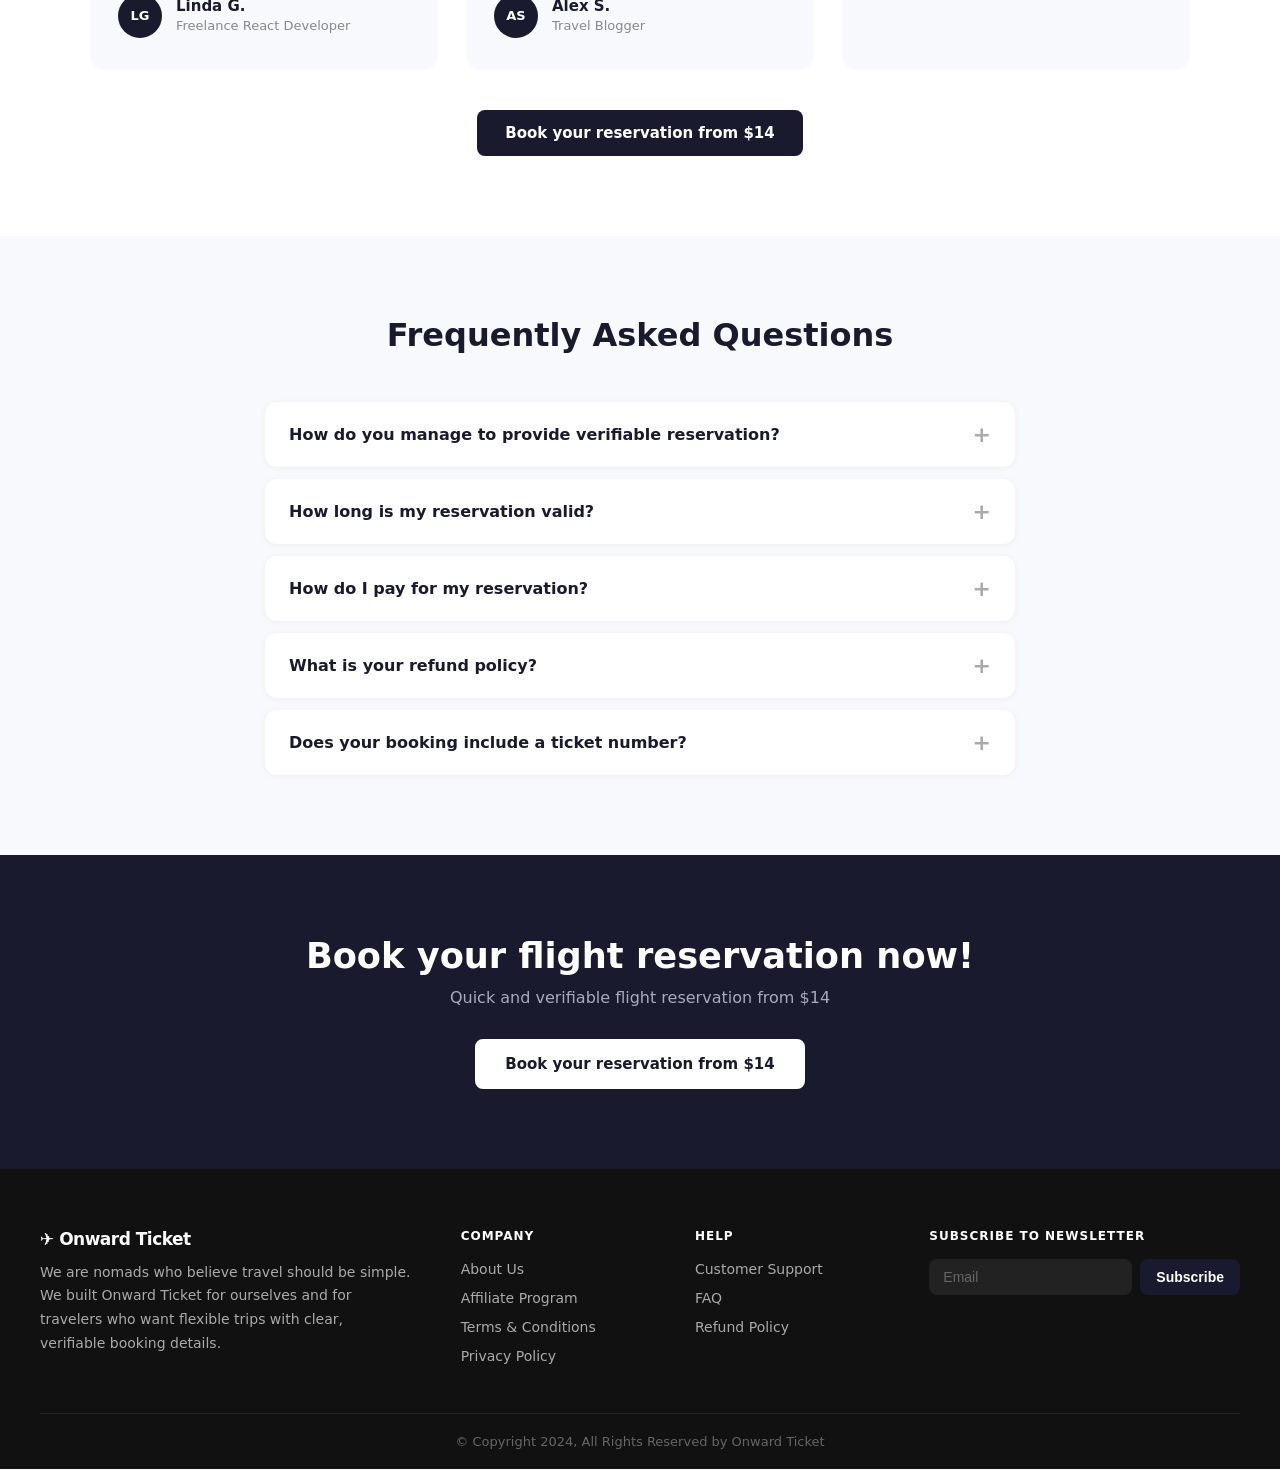
==== commit a0762bfc: "Enhance logo: two-tone, bolder, bigger" ====
--- a/index.html
+++ b/index.html
@@ -12,8 +12,8 @@
   <nav class="navbar">
     <div class="nav-inner">
       <div class="logo">
-        <svg width="20" height="20" viewBox="0 0 24 24" fill="none" stroke="currentColor" stroke-width="2"><path d="M22 16.92v3a2 2 0 01-2.18 2 19.79 19.79 0 01-8.63-3.07A19.5 19.5 0 013.07 9.81a19.79 19.79 0 01-3.07-8.67A2 2 0 012 1h3a2 2 0 012 1.72c.127.96.361 1.903.7 2.81a2 2 0 01-.45 2.11L6.91 8.37A16 16 0 0015.63 17.1l1.27-1.27a2 2 0 012.11-.45c.907.339 1.85.573 2.81.7A2 2 0 0122 16.92z"/></svg>
-        Onward Ticket
+        <svg width="22" height="22" viewBox="0 0 24 24" fill="none" stroke="currentColor" stroke-width="2.2" stroke-linecap="round" stroke-linejoin="round"><path d="M22 16.92v3a2 2 0 01-2.18 2 19.79 19.79 0 01-8.63-3.07A19.5 19.5 0 013.07 9.81a19.79 19.79 0 01-3.07-8.67A2 2 0 012 1h3a2 2 0 012 1.72c.127.96.361 1.903.7 2.81a2 2 0 01-.45 2.11L6.91 8.37A16 16 0 0015.63 17.1l1.27-1.27a2 2 0 012.11-.45c.907.339 1.85.573 2.81.7A2 2 0 0122 16.92z"/></svg>
+        <span class="logo-onward">Onward</span><span class="logo-ticket">&nbsp;Ticket</span>
       </div>
       <ul class="nav-links">
         <li><a href="about.html">About Us</a></li>
--- a/style.css
+++ b/style.css
@@ -54,10 +54,19 @@
 .logo {
   display: flex;
   align-items: center;
-  gap: 8px;
-  font-weight: 700;
-  font-size: 18px;
+  gap: 10px;
+  font-weight: 900;
+  font-size: 22px;
+  color: #1a1a2e;
   white-space: nowrap;
+  letter-spacing: -0.03em;
+  text-decoration: none;
+}
+.logo span.logo-onward {
+  color: #1a1a2e;
+}
+.logo span.logo-ticket {
+  color: #3a6fd8;
 }
 .nav-links {
   display: flex;
@@ -67,11 +76,13 @@
   transform: translateX(-50%);
 }
 .nav-links a {
-  font-size: 15px;
-  color: #444;
+  font-size: 16px;
+  font-weight: 700;
+  color: #1a1a2e;
+  letter-spacing: 0.01em;
   transition: color 0.2s;
 }
-.nav-links a:hover { color: #1a1a2e; }
+.nav-links a:hover { color: #3a6fd8; }
 
 /* ===== HERO ===== */
 .hero {
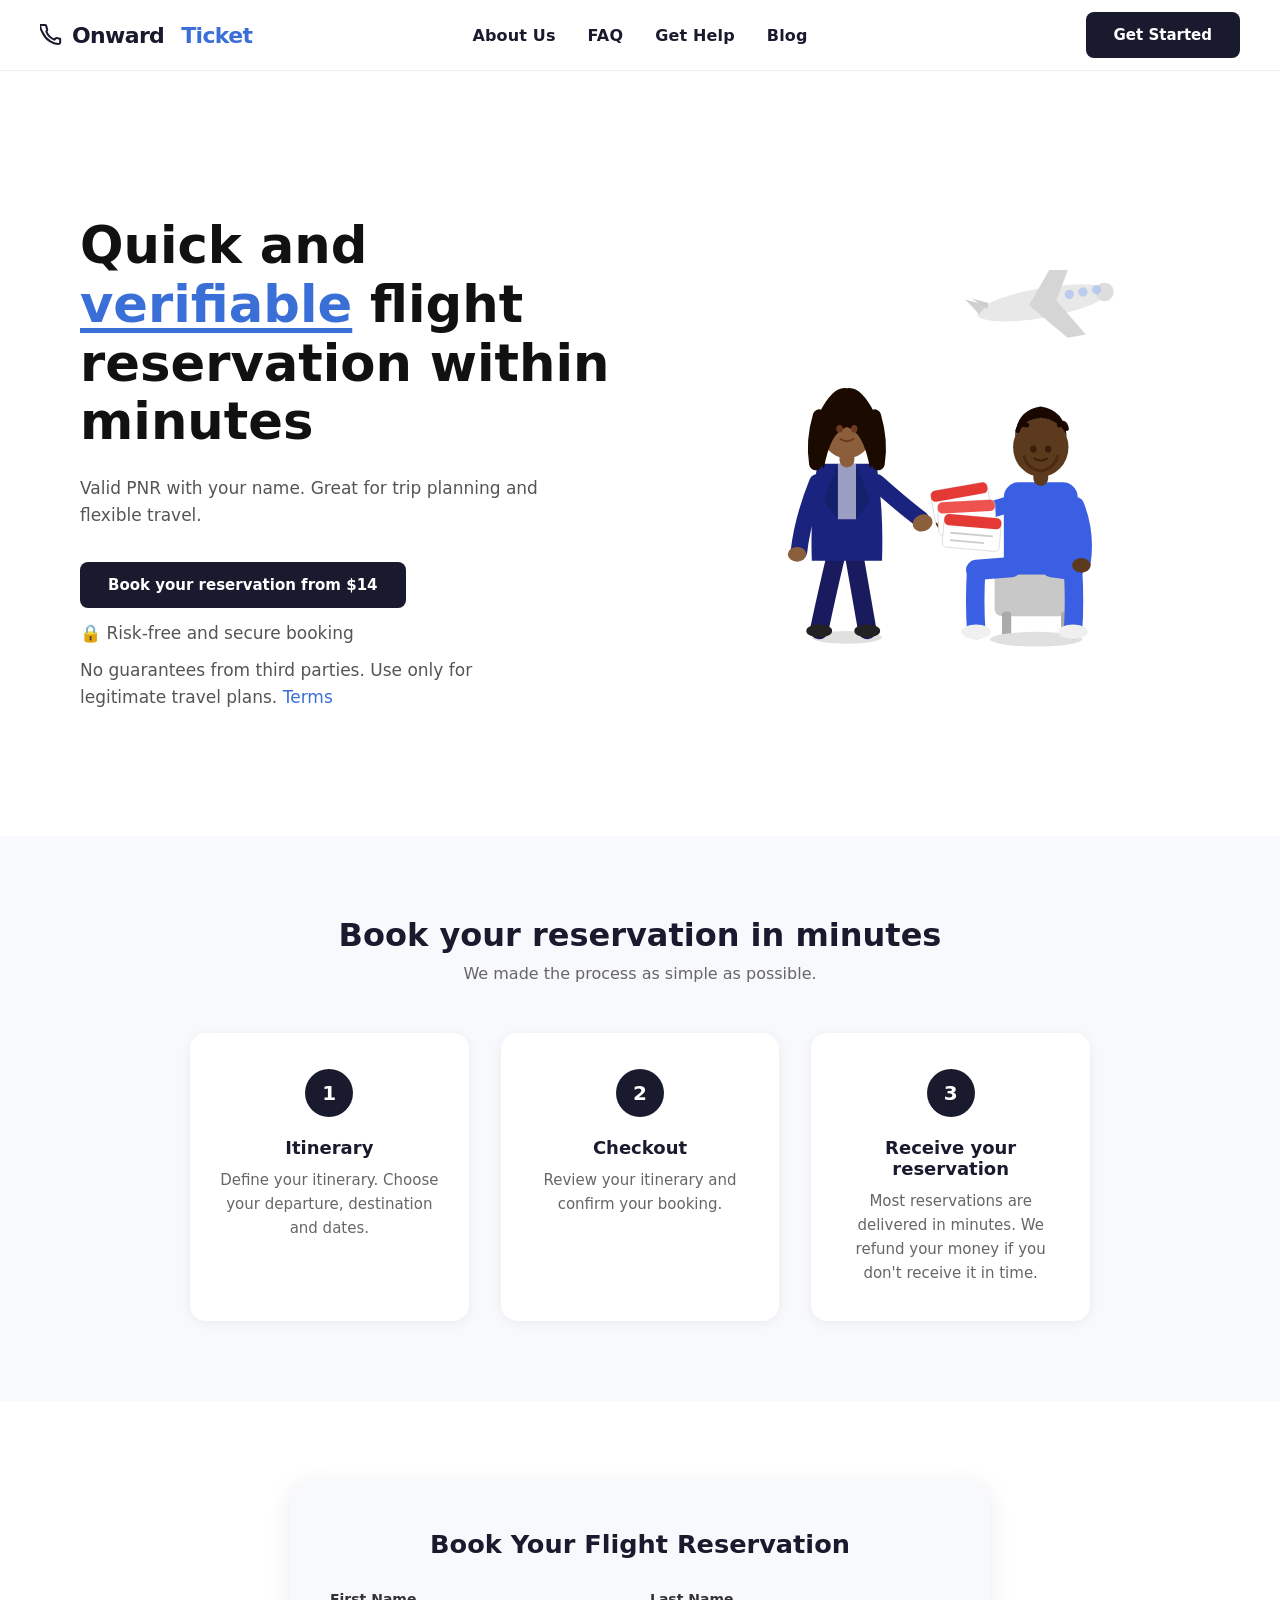
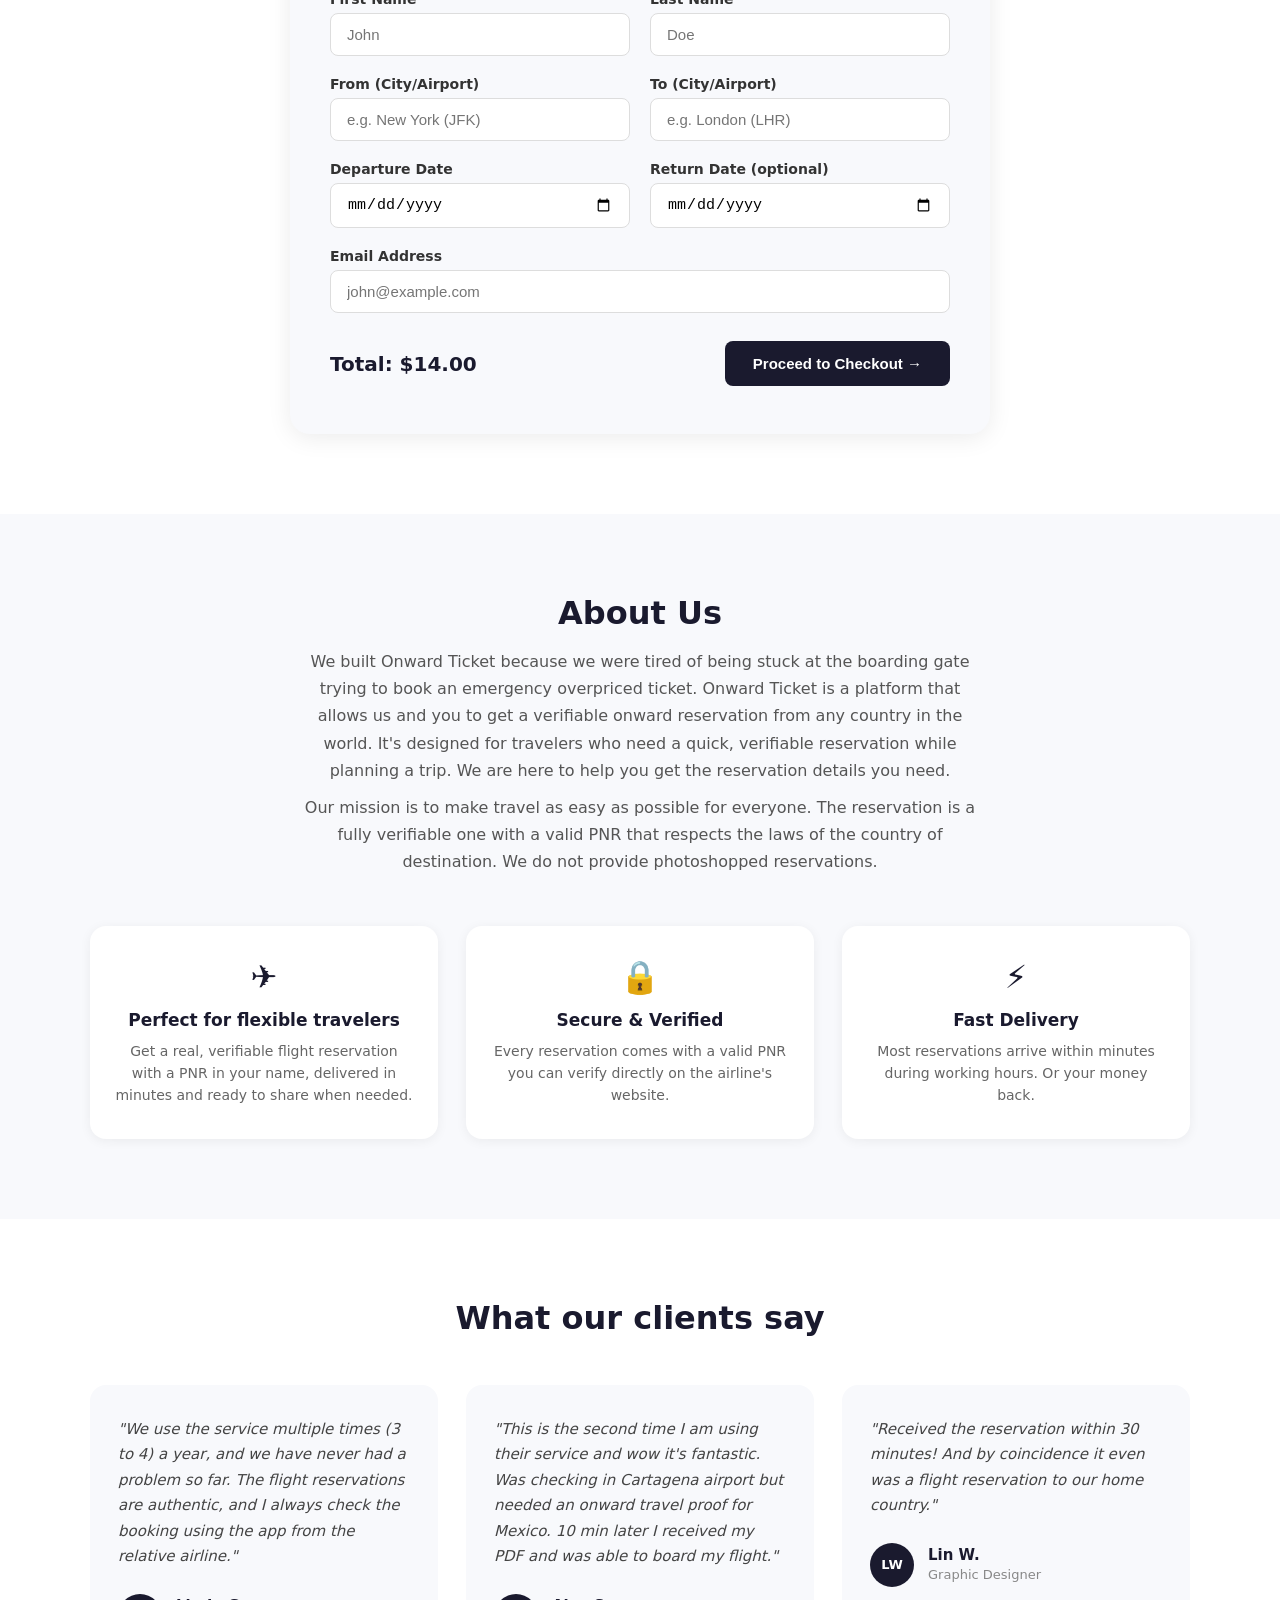
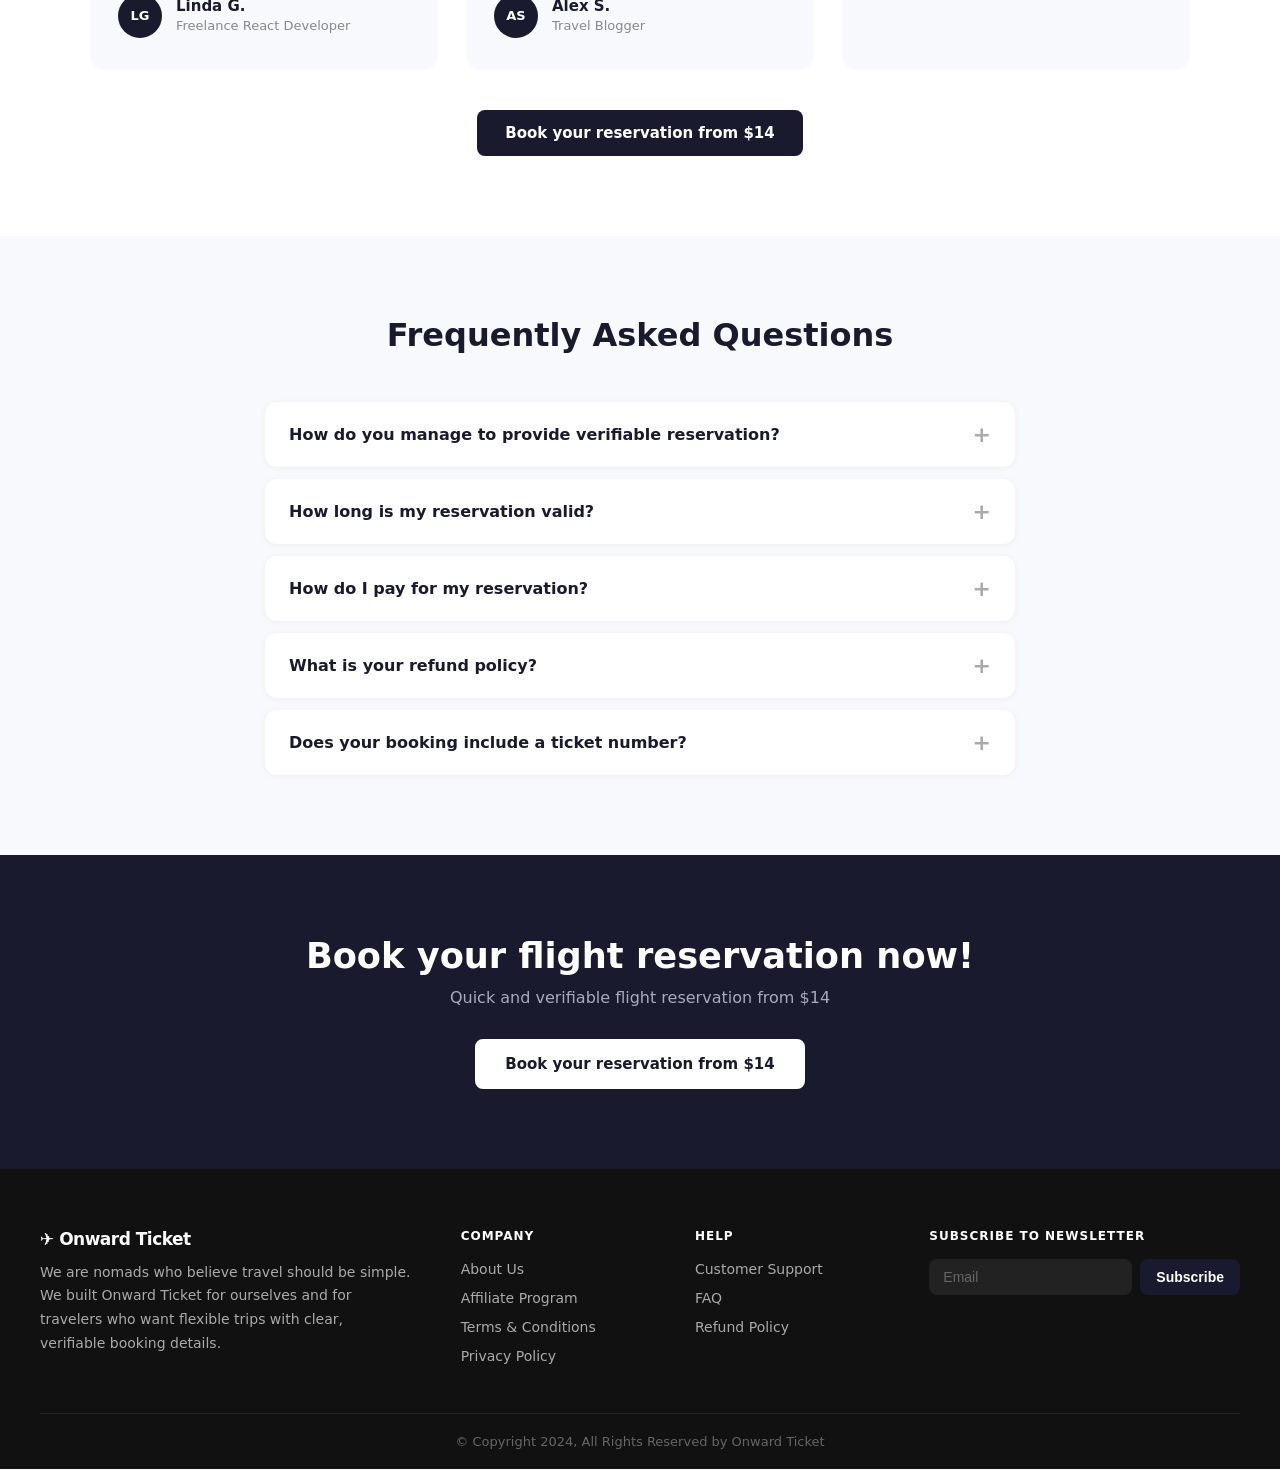
==== commit 055da4cc: "Redesign hero SVG: female standing, male sitting with tickets" ====
--- a/index.html
+++ b/index.html
@@ -35,32 +35,152 @@
       <p class="disclaimer">No guarantees from third parties. Use only for legitimate travel plans. <a href="#">Terms</a></p>
     </div>
     <div class="hero-right">
-      <svg viewBox="0 0 500 400" xmlns="http://www.w3.org/2000/svg" class="hero-svg">
-        <!-- Airplane -->
-        <g transform="translate(280,60) rotate(-20)">
-          <path d="M0,0 L80,0 Q110,0 110,20 Q110,40 80,40 L0,40 Z" fill="#e0e0e0"/>
-          <path d="M20,40 L60,80 L40,80 L10,40 Z" fill="#d0d0d0"/>
-          <path d="M80,20 L120,10 L120,30 L80,20 Z" fill="#d0d0d0"/>
+      <svg viewBox="0 0 520 420" xmlns="http://www.w3.org/2000/svg" class="hero-svg">
+
+        <!-- AIRPLANE (top right, flying) -->
+        <g transform="translate(310,30) rotate(-10)">
+          <!-- fuselage -->
+          <ellipse cx="70" cy="18" rx="72" ry="16" fill="#e8e8e8"/>
+          <!-- nose -->
+          <ellipse cx="138" cy="18" rx="10" ry="10" fill="#ddd"/>
+          <!-- tail fin -->
+          <path d="M0,18 L-12,0 L10,10 Z" fill="#d0d0d0"/>
+          <!-- main wings -->
+          <path d="M55,18 L90,60 L110,60 L85,18 Z" fill="#d5d5d5"/>
+          <path d="M55,18 L90,-24 L110,-24 L85,18 Z" fill="#d5d5d5"/>
+          <!-- tail wings -->
+          <path d="M10,14 L-5,0 L12,8 Z" fill="#ccc"/>
+          <!-- windows -->
+          <circle cx="100" cy="14" r="5" fill="#b0c4f0" opacity="0.8"/>
+          <circle cx="115" cy="14" r="5" fill="#b0c4f0" opacity="0.8"/>
+          <circle cx="130" cy="14" r="5" fill="#b0c4f0" opacity="0.8"/>
         </g>
-        <!-- Person 1 (standing) -->
-        <circle cx="220" cy="160" r="28" fill="#3d2b1f"/>
-        <rect x="190" y="188" width="60" height="90" rx="10" fill="#1a237e"/>
-        <rect x="175" y="200" width="25" height="60" rx="8" fill="#1a237e"/>
-        <rect x="255" y="200" width="25" height="60" rx="8" fill="#1a237e"/>
-        <rect x="195" y="278" width="25" height="50" rx="8" fill="#333"/>
-        <rect x="225" y="278" width="25" height="50" rx="8" fill="#333"/>
-        <!-- Person 2 (sitting) -->
-        <circle cx="360" cy="200" r="25" fill="#f5cba7"/>
-        <rect x="335" y="225" width="50" height="70" rx="10" fill="#1565c0"/>
-        <rect x="320" y="235" width="20" height="50" rx="8" fill="#1565c0"/>
-        <!-- Tickets -->
-        <rect x="370" y="230" width="50" height="30" rx="4" fill="#e53935" transform="rotate(-15,370,230)"/>
-        <rect x="378" y="238" width="50" height="30" rx="4" fill="#ef9a9a" transform="rotate(-5,378,238)"/>
-        <line x1="380" y1="243" x2="415" y2="243" stroke="white" stroke-width="2"/>
-        <line x1="380" y1="250" x2="410" y2="250" stroke="white" stroke-width="2"/>
-        <!-- Seat/cube -->
-        <rect x="330" y="295" width="80" height="40" rx="6" fill="#bdbdbd"/>
-        <rect x="320" y="290" width="10" height="50" rx="4" fill="#9e9e9e"/>
+
+        <!-- ======= FEMALE — STANDING LEFT ======= -->
+        <!-- Shadow -->
+        <ellipse cx="170" cy="398" rx="38" ry="7" fill="#e0e0e0"/>
+
+        <!-- Legs (walking pose — left leg forward, right back) -->
+        <!-- right leg (back) -->
+        <path d="M178,310 Q185,350 192,390" stroke="#1a1a5e" stroke-width="20" stroke-linecap="round" fill="none"/>
+        <!-- left leg (forward) -->
+        <path d="M158,310 Q148,352 140,390" stroke="#1a1a5e" stroke-width="20" stroke-linecap="round" fill="none"/>
+        <!-- shoes -->
+        <ellipse cx="140" cy="391" rx="14" ry="7" fill="#222"/>
+        <ellipse cx="192" cy="391" rx="14" ry="7" fill="#222"/>
+
+        <!-- Body / blazer -->
+        <path d="M138,210 Q130,260 132,315 L208,315 Q210,260 202,210 Z" fill="#1a237e"/>
+        <!-- White shirt inner -->
+        <path d="M160,210 L160,270 L180,270 L180,210 Z" fill="#f0f0f0" opacity="0.6"/>
+        <!-- Blazer lapels -->
+        <path d="M160,210 L145,250 L160,270 Z" fill="#15206b"/>
+        <path d="M180,210 L195,250 L180,270 Z" fill="#15206b"/>
+
+        <!-- Right arm (reaching forward / gesturing) -->
+        <path d="M202,230 Q230,255 250,270" stroke="#1a237e" stroke-width="18" stroke-linecap="round" fill="none"/>
+        <!-- Hand right -->
+        <ellipse cx="252" cy="274" rx="11" ry="9" fill="#8B5E3C" transform="rotate(-20,252,274)"/>
+
+        <!-- Left arm (down naturally) -->
+        <path d="M138,230 Q122,270 118,305" stroke="#1a237e" stroke-width="18" stroke-linecap="round" fill="none"/>
+        <!-- Hand left -->
+        <ellipse cx="116" cy="308" rx="10" ry="8" fill="#8B5E3C"/>
+
+        <!-- Neck -->
+        <rect x="162" y="186" width="16" height="28" rx="8" fill="#8B5E3C"/>
+
+        <!-- Head -->
+        <ellipse cx="170" cy="170" rx="30" ry="34" fill="#8B5E3C"/>
+
+        <!-- Female hair (long, dark) -->
+        <path d="M140,155 Q138,210 145,215 Q152,175 170,170 Q188,175 195,215 Q202,210 200,155 Q185,125 170,128 Q155,125 140,155 Z" fill="#1a0a00"/>
+        <!-- Hair sides flowing -->
+        <path d="M140,158 Q132,185 136,210" stroke="#1a0a00" stroke-width="14" stroke-linecap="round" fill="none"/>
+        <path d="M200,158 Q208,185 204,210" stroke="#1a0a00" stroke-width="14" stroke-linecap="round" fill="none"/>
+
+        <!-- Face details -->
+        <ellipse cx="162" cy="172" rx="3.5" ry="4" fill="#6b3a1f"/>
+        <ellipse cx="178" cy="172" rx="3.5" ry="4" fill="#6b3a1f"/>
+        <path d="M163,183 Q170,188 177,183" stroke="#6b3a1f" stroke-width="2" fill="none" stroke-linecap="round"/>
+
+        <!-- ======= MALE — SITTING RIGHT ======= -->
+        <!-- Stool/cube -->
+        <rect x="330" y="320" width="90" height="55" rx="8" fill="#c8c8c8"/>
+        <rect x="325" y="314" width="100" height="16" rx="6" fill="#b5b5b5"/>
+        <!-- Stool legs -->
+        <rect x="338" y="370" width="10" height="28" rx="4" fill="#aaa"/>
+        <rect x="402" y="370" width="10" height="28" rx="4" fill="#aaa"/>
+
+        <!-- Shadow -->
+        <ellipse cx="375" cy="400" rx="50" ry="8" fill="#e0e0e0"/>
+
+        <!-- Male legs (sitting — thighs horizontal, calves down) -->
+        <!-- left thigh -->
+        <path d="M348,322 Q348,322 310,325" stroke="#3b5fe2" stroke-width="22" stroke-linecap="round" fill="none"/>
+        <!-- left calf down -->
+        <path d="M310,325 Q308,360 310,390" stroke="#3b5fe2" stroke-width="20" stroke-linecap="round" fill="none"/>
+        <!-- right thigh -->
+        <path d="M392,322 Q392,322 415,325" stroke="#3b5fe2" stroke-width="22" stroke-linecap="round" fill="none"/>
+        <!-- right calf down -->
+        <path d="M415,325 Q417,360 415,390" stroke="#3b5fe2" stroke-width="20" stroke-linecap="round" fill="none"/>
+        <!-- Shoes -->
+        <ellipse cx="310" cy="392" rx="16" ry="8" fill="#f0f0f0"/>
+        <ellipse cx="415" cy="392" rx="16" ry="8" fill="#f0f0f0"/>
+
+        <!-- Body -->
+        <rect x="340" y="230" width="80" height="100" rx="16" fill="#3b5fe2"/>
+
+        <!-- Left arm holding tickets out -->
+        <path d="M342,255 Q310,265 280,272" stroke="#3b5fe2" stroke-width="18" stroke-linecap="round" fill="none"/>
+        <!-- Hand -->
+        <ellipse cx="277" cy="274" rx="11" ry="9" fill="#5C3A1E" transform="rotate(15,277,274)"/>
+
+        <!-- Right arm relaxed on lap -->
+        <path d="M418,255 Q430,285 425,318" stroke="#3b5fe2" stroke-width="18" stroke-linecap="round" fill="none"/>
+        <ellipse cx="424" cy="320" rx="10" ry="8" fill="#5C3A1E"/>
+
+        <!-- TICKETS being held -->
+        <g transform="translate(260,240) rotate(-10)">
+          <rect x="0" y="0" width="62" height="36" rx="5" fill="#fff" stroke="#ddd" stroke-width="1"/>
+          <rect x="0" y="0" width="62" height="12" rx="5" fill="#e53935"/>
+          <line x1="8" y1="20" x2="54" y2="20" stroke="#ccc" stroke-width="2"/>
+          <line x1="8" y1="28" x2="45" y2="28" stroke="#ccc" stroke-width="2"/>
+        </g>
+        <g transform="translate(268,252) rotate(-3)">
+          <rect x="0" y="0" width="62" height="36" rx="5" fill="#fff" stroke="#ddd" stroke-width="1"/>
+          <rect x="0" y="0" width="62" height="12" rx="5" fill="#ef5350"/>
+          <line x1="8" y1="20" x2="54" y2="20" stroke="#ccc" stroke-width="2"/>
+          <line x1="8" y1="28" x2="45" y2="28" stroke="#ccc" stroke-width="2"/>
+        </g>
+        <g transform="translate(276,264) rotate(5)">
+          <rect x="0" y="0" width="62" height="36" rx="5" fill="#fff" stroke="#ddd" stroke-width="1"/>
+          <rect x="0" y="0" width="62" height="12" rx="5" fill="#e53935"/>
+          <line x1="8" y1="20" x2="54" y2="20" stroke="#ccc" stroke-width="2"/>
+          <line x1="8" y1="28" x2="45" y2="28" stroke="#ccc" stroke-width="2"/>
+        </g>
+
+        <!-- Neck -->
+        <rect x="372" y="208" width="16" height="26" rx="8" fill="#5C3A1E"/>
+
+        <!-- Head -->
+        <ellipse cx="380" cy="192" rx="30" ry="32" fill="#5C3A1E"/>
+
+        <!-- Male hair (short, curly/dark) -->
+        <path d="M352,180 Q354,152 380,148 Q406,152 408,180 Q400,162 380,160 Q360,162 352,180 Z" fill="#1a0800"/>
+        <!-- curly texture -->
+        <path d="M355,174 Q358,165 365,168" stroke="#1a0800" stroke-width="5" fill="none" stroke-linecap="round"/>
+        <path d="M368,160 Q372,153 378,158" stroke="#1a0800" stroke-width="5" fill="none" stroke-linecap="round"/>
+        <path d="M385,158 Q392,152 396,160" stroke="#1a0800" stroke-width="5" fill="none" stroke-linecap="round"/>
+        <path d="M400,168 Q406,162 408,172" stroke="#1a0800" stroke-width="5" fill="none" stroke-linecap="round"/>
+
+        <!-- Face details -->
+        <ellipse cx="372" cy="194" rx="3.5" ry="4" fill="#3a1f0a"/>
+        <ellipse cx="388" cy="194" rx="3.5" ry="4" fill="#3a1f0a"/>
+        <path d="M373,204 Q380,209 387,204" stroke="#3a1f0a" stroke-width="2" fill="none" stroke-linecap="round"/>
+        <!-- beard hint -->
+        <path d="M362,202 Q365,215 380,218 Q395,215 398,202" stroke="#3a1800" stroke-width="3" fill="none" stroke-linecap="round" opacity="0.5"/>
+
       </svg>
     </div>
   </section>
